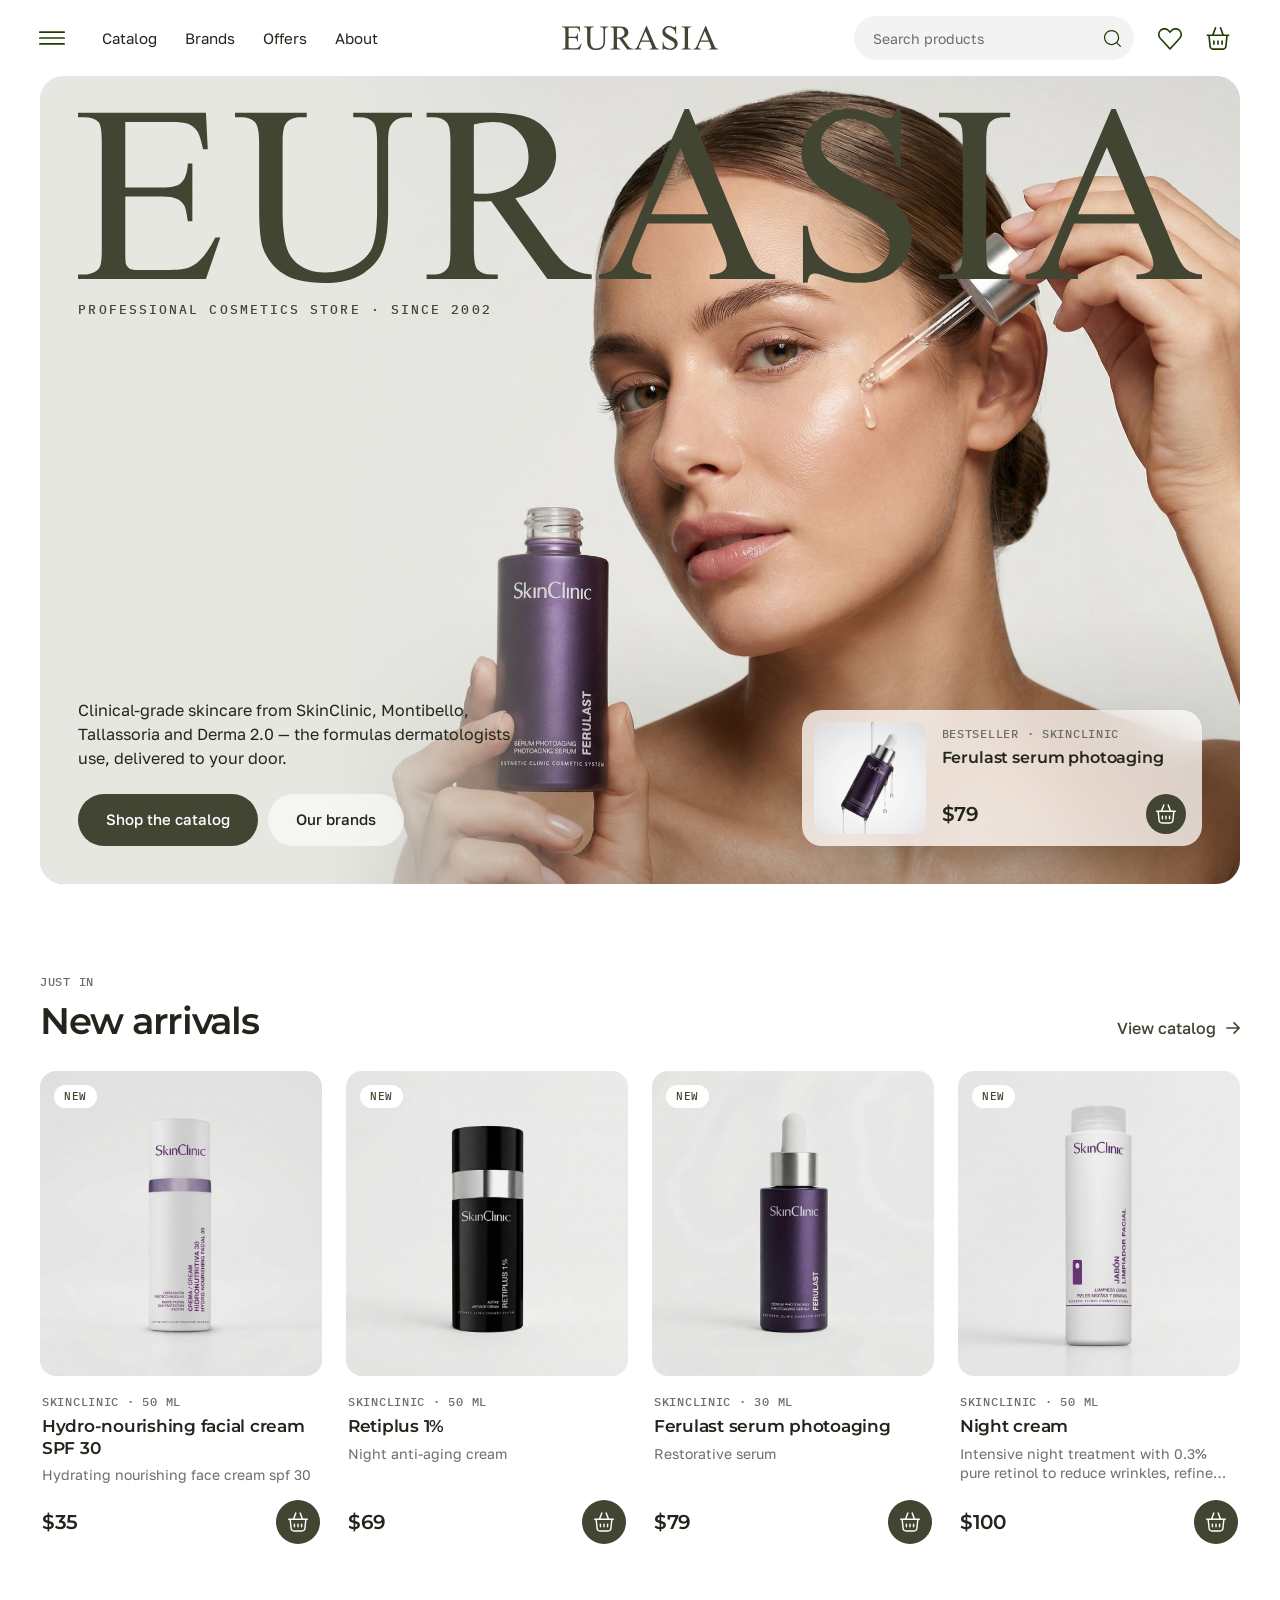
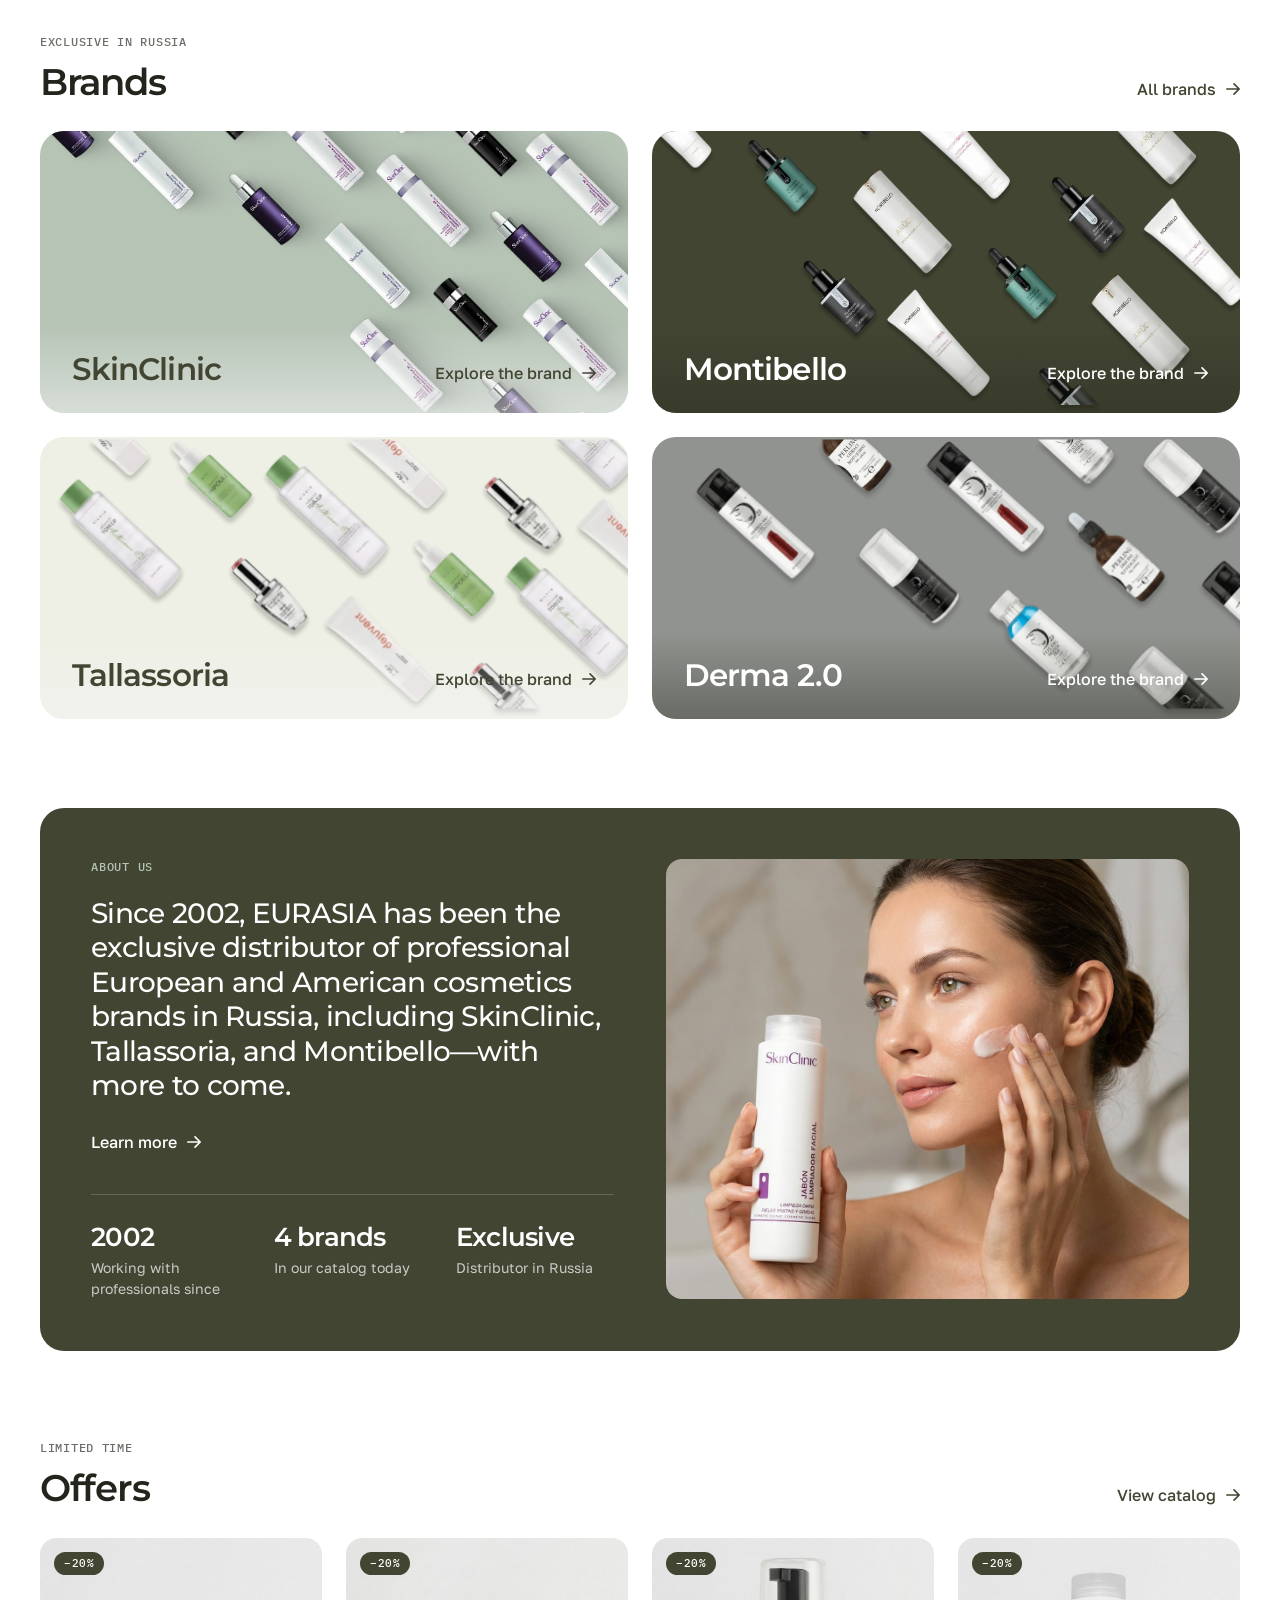
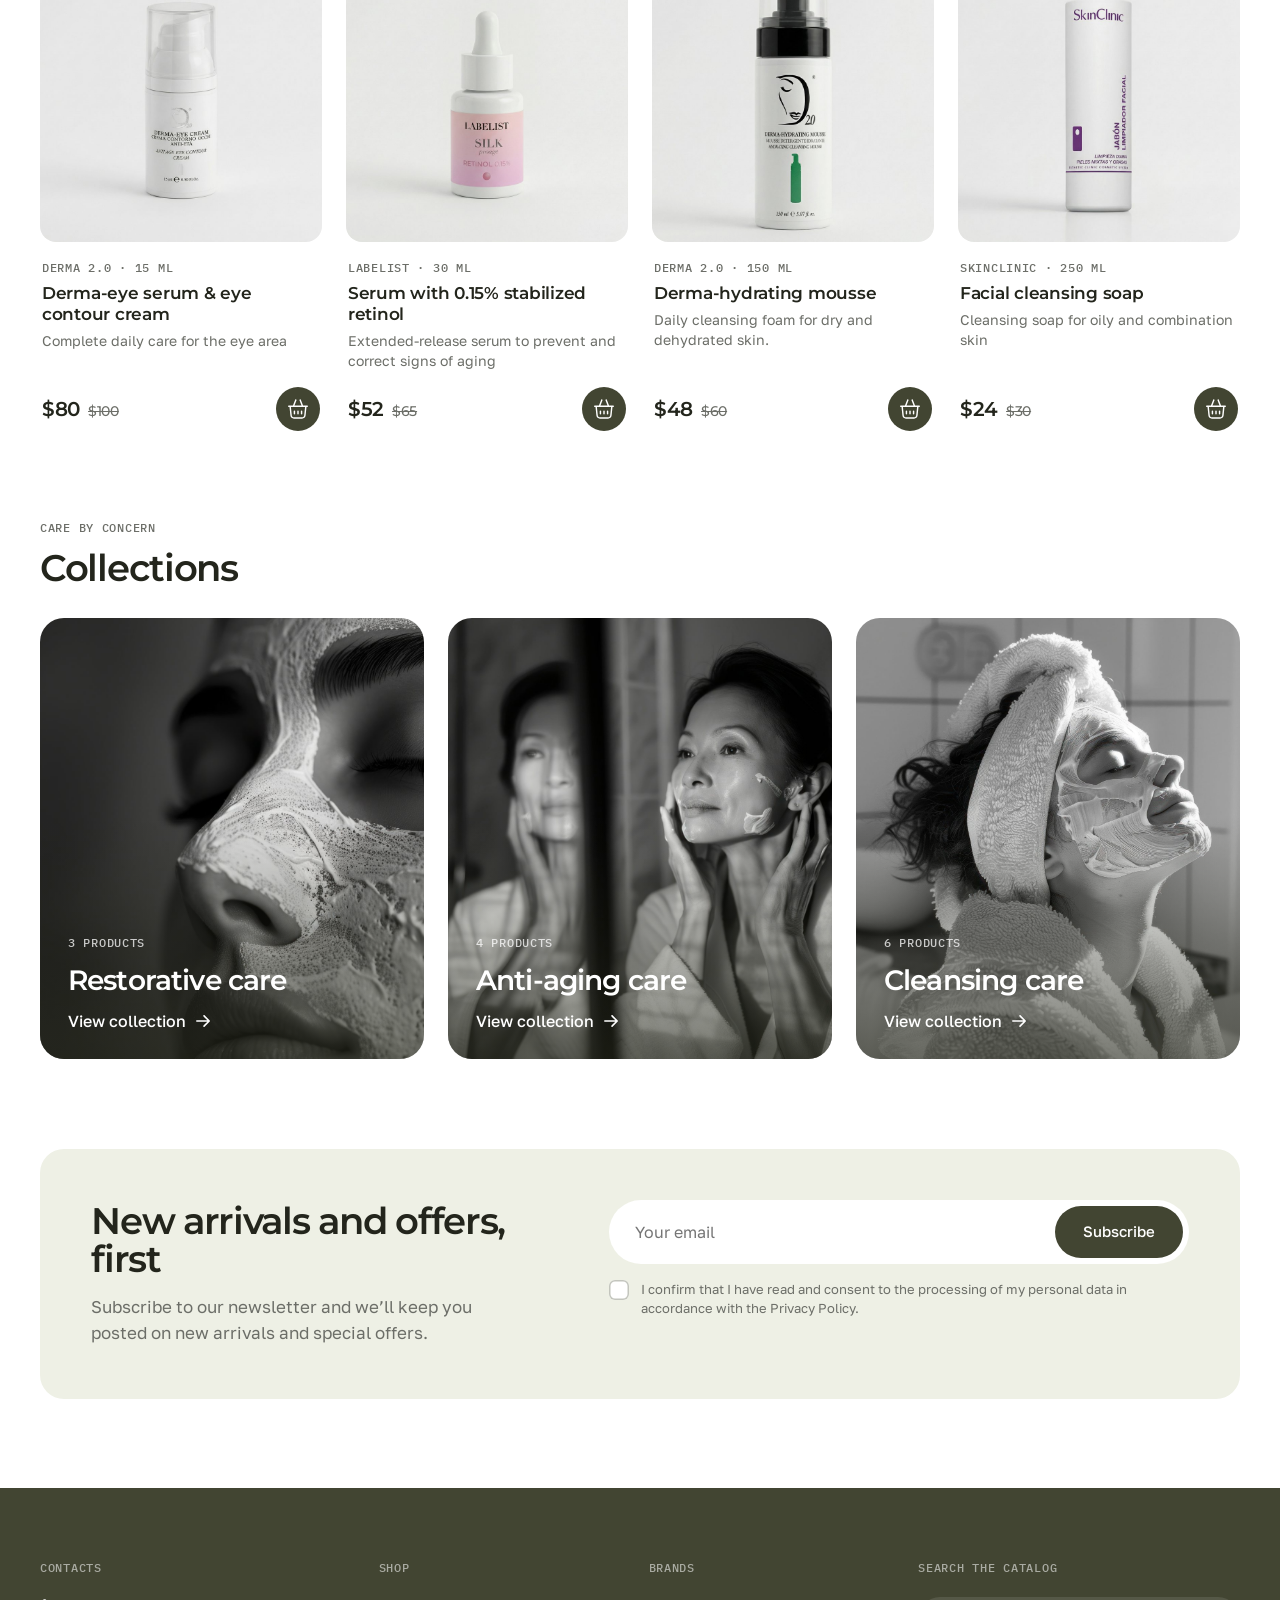
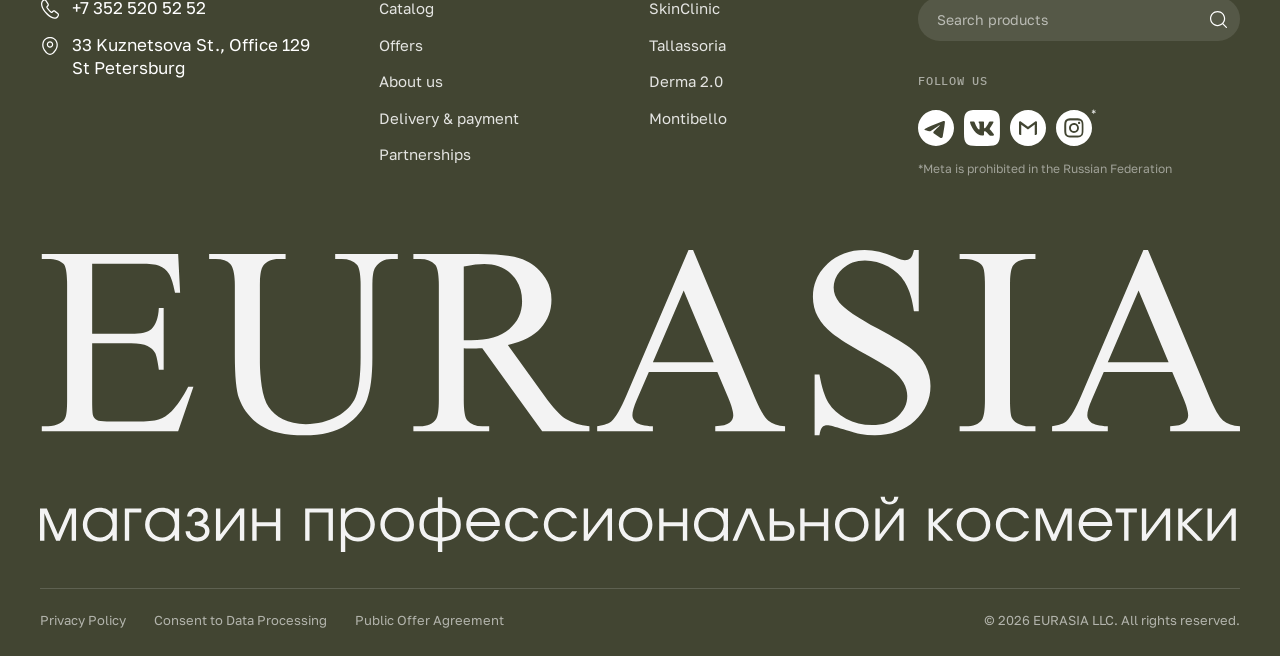
==== index.html @ 0c704ceb "Initial commit: EURASIA cosmetics store site Static HTML/CSS/JS storefront built from the Figma mock" ====
<!doctype html>
<html lang="en">
<head>
  <meta charset="utf-8">
  <meta name="viewport" content="width=device-width, initial-scale=1">
  <meta name="robots" content="noindex, nofollow">
  <title>EURASIA — Professional cosmetics store</title>
  <meta name="description" content="EURASIA — exclusive distributor of professional European cosmetics brands in Russia since 2002.">
  <meta name="theme-color" content="#424532">
  <link rel="icon" href="assets/icons/logo-eurasia-wordmark.svg" type="image/svg+xml">
  <link rel="preconnect" href="https://fonts.googleapis.com">
  <link rel="preconnect" href="https://fonts.gstatic.com" crossorigin>
  <link href="https://fonts.googleapis.com/css2?family=Golos+Text:wght@400;500;600&family=IBM+Plex+Mono:wght@400;500&family=Montserrat:wght@500;600;700&display=swap" rel="stylesheet">
  <link rel="stylesheet" href="css/style.css?v=20260915b">
</head>
<body data-page="home">
  <header id="site-header"></header>
  <main>
    <div class="container">
      <section class="hero" aria-label="EURASIA">
        <img class="hero__photo" src="assets/img/hero.jpg" alt="Woman applying a serum with a dropper" fetchpriority="high">
        <div class="hero__brand">
          <h1 class="hero__wordmark"><img src="assets/icons/logo-eurasia-wordmark.svg" alt="EURASIA"></h1>
          <p class="label hero__tag">Professional cosmetics store · Since 2002</p>
        </div>
        <div class="hero__bottom">
          <div class="hero__intro">
            <p class="hero__lead">Clinical-grade skincare from SkinClinic, Montibello, Tallassoria and Derma 2.0 — the formulas dermatologists use, delivered to your door.</p>
            <div class="hero__actions">
              <a class="btn" href="catalog.html">Shop the catalog</a>
              <a class="btn btn--ghost" href="brands.html">Our brands</a>
            </div>
          </div>
          <article class="hero-card">
            <a class="hero-card__media" href="product.html?id=ferulast"><img src="assets/img/hero-card.jpg" alt="Ferulast serum photoaging"></a>
            <div class="hero-card__body">
              <div>
                <p class="label">Bestseller · SkinClinic</p>
                <h2 class="hero-card__title"><a href="product.html?id=ferulast">Ferulast serum photoaging</a></h2>
              </div>
              <div class="hero-card__row">
                <p class="price"><span class="price__now">$79</span></p>
                <button class="card__add" type="button" data-add="ferulast" aria-label="Add Ferulast serum to cart"><img src="assets/icons/cart-white.svg" alt=""></button>
              </div>
            </div>
          </article>
        </div>
      </section>
    </div>

    <section class="container section" aria-labelledby="new-title">
      <div class="section-head">
        <div><span class="label">Just in</span><h2 class="h2" id="new-title">New arrivals</h2></div>
        <a class="link" href="catalog.html">View catalog</a>
      </div>
      <div class="grid-products grid-products--row" id="new-grid"></div>
    </section>

    <section class="container section" aria-labelledby="brands-title">
      <div class="section-head">
        <div><span class="label">Exclusive in Russia</span><h2 class="h2" id="brands-title">Brands</h2></div>
        <a class="link" href="brands.html">All brands</a>
      </div>
      <div class="brand-tiles" id="brand-tiles"></div>
    </section>

    <section class="container section" id="about" aria-labelledby="about-title">
      <div class="about">
        <div class="about__text">
          <div>
            <p class="label" id="about-title">About us</p>
            <p class="about__statement">Since 2002, EURASIA has been the exclusive distributor of professional European and American cosmetics brands in Russia, including SkinClinic, Tallassoria, and Montibello—with more to come.</p>
            <a class="link" href="brands.html">Learn more</a>
          </div>
          <dl class="about__facts">
            <div><dt>2002</dt><dd>Working with professionals since</dd></div>
            <div><dt>4 brands</dt><dd>In our catalog today</dd></div>
            <div><dt>Exclusive</dt><dd>Distributor in Russia</dd></div>
          </dl>
        </div>
        <img class="about__photo" src="assets/img/about.jpg" alt="Woman applying SkinClinic cream" loading="lazy">
      </div>
    </section>

    <section class="container section" id="offers" aria-labelledby="offers-title">
      <div class="section-head">
        <div><span class="label">Limited time</span><h2 class="h2" id="offers-title">Offers</h2></div>
        <a class="link" href="catalog.html">View catalog</a>
      </div>
      <div class="grid-products grid-products--row" id="offers-grid"></div>
    </section>

    <section class="container section" aria-labelledby="collections-title">
      <div class="section-head">
        <div><span class="label">Care by concern</span><h2 class="h2" id="collections-title">Collections</h2></div>
      </div>
      <div class="collections" id="collections"></div>
    </section>

    <section id="subscribe" aria-label="Newsletter"></section>
  </main>
  <footer id="site-footer"></footer>
  <script src="js/data.js?v=20260915b"></script>
  <script src="js/app.js?v=20260915b"></script>
</body>
</html>
---- css/style.css ----
/* ==========================================================================
   EURASIA — магазин профессиональной косметики
   Palette (brand guideline): #424532 dark olive · #919390 grey · #B6C4B6 sage
                              #EEF0E5 cream · #F3F3F3 light
   Type:    Montserrat (display) · Golos Text (body) · IBM Plex Mono (labels)
   ========================================================================== */

:root {
  /* brand guideline palette */
  --olive: #424532;
  --grey: #919390;
  --sage: #b6c4b6;
  --lichen: #eef0e5;
  --porcelain: #f3f3f3;
  /* derived */
  --moss: #424532;
  --moss-deep: #33352a;
  --sage-soft: #b6c4b6;
  --graphite: #23251c;
  --stone: #6c6e68;
  --hairline: #e2e3dc;
  --white: #fff;
  --danger: #a3321f;

  --font-display: 'Montserrat', system-ui, sans-serif;
  --font-body: 'Golos Text', system-ui, -apple-system, 'Segoe UI', Arial, sans-serif;
  --font-mono: 'IBM Plex Mono', ui-monospace, 'SFMono-Regular', Menlo, monospace;

  --gutter: 40px;
  --gap: 24px;
  --radius: 16px;
  --radius-lg: 24px;
  --header-h: 76px;
  --section: clamp(72px, 7vw, 128px);
  --ease: cubic-bezier(.2, .7, .2, 1);
}

*, *::before, *::after { box-sizing: border-box; }

html { -webkit-text-size-adjust: 100%; scroll-behavior: smooth; }

body {
  margin: 0;
  font-family: var(--font-body);
  font-size: 16px;
  line-height: 1.5;
  color: var(--graphite);
  background: var(--white);
  -webkit-font-smoothing: antialiased;
  overflow-x: hidden;
}
body.is-locked { overflow: hidden; }

img { display: block; max-width: 100%; }
a { color: inherit; text-decoration: none; }
button { font: inherit; color: inherit; background: none; border: 0; padding: 0; cursor: pointer; }
input, select, textarea { font: inherit; color: inherit; }
h1, h2, h3, h4, p { margin: 0; }
ul, dl { margin: 0; padding: 0; list-style: none; }
:focus-visible { outline: 2px solid var(--sage); outline-offset: 3px; }

[hidden] { display: none !important; }

.sr-only {
  position: absolute; width: 1px; height: 1px; padding: 0; margin: -1px;
  overflow: hidden; clip: rect(0 0 0 0); white-space: nowrap; border: 0;
}

.container { width: 100%; padding-inline: var(--gutter); }

/* ---------- Type ---------- */

.h1, .h2 {
  font-family: var(--font-display);
  font-weight: 600;
  letter-spacing: -0.035em;
  line-height: 1.02;
  color: var(--graphite);
}
.h1 { font-size: clamp(40px, 4.4vw, 76px); }
.h2 { font-size: clamp(30px, 2.9vw, 48px); }

.label {
  font-family: var(--font-mono);
  font-size: 12px;
  font-weight: 500;
  line-height: 1.4;
  letter-spacing: .06em;
  text-transform: uppercase;
  color: var(--stone);
}

.link {
  display: inline-flex;
  align-items: center;
  gap: 10px;
  font-weight: 500;
  color: var(--olive);
  white-space: nowrap;
}
.link::after {
  content: '';
  width: 14px;
  height: 12px;
  background: currentColor;
  -webkit-mask: url('../assets/icons/arrow.svg') center / contain no-repeat;
  mask: url('../assets/icons/arrow.svg') center / contain no-repeat;
  transition: transform .25s var(--ease);
}
.link:hover::after { transform: translateX(4px); }
.text-link { text-decoration: underline; text-underline-offset: 3px; }

/* ---------- Buttons ---------- */

.btn {
  display: inline-flex;
  align-items: center;
  justify-content: center;
  gap: 12px;
  min-height: 52px;
  padding: 0 28px;
  border-radius: 999px;
  background: var(--olive);
  color: var(--white);
  font-size: 15px;
  font-weight: 500;
  line-height: 1;
  white-space: nowrap;
  transition: background-color .2s ease, color .2s ease, box-shadow .2s ease, transform .2s ease;
}
.btn:hover { background: var(--moss-deep); }
.btn:active { transform: translateY(1px); }
.btn[disabled] { opacity: .45; pointer-events: none; }
.btn--block { width: 100%; }
.btn--ghost { background: transparent; color: var(--graphite); box-shadow: inset 0 0 0 1px var(--hairline); }
.btn--ghost:hover { background: var(--porcelain); }
.btn--white { background: var(--white); color: var(--olive); }
.btn--white:hover { background: var(--lichen); }

/* ---------- Form controls ---------- */

.check {
  position: relative;
  display: inline-flex;
  align-items: flex-start;
  gap: 12px;
  cursor: pointer;
  font-size: 14px;
  line-height: 1.45;
  user-select: none;
}
.check input { position: absolute; opacity: 0; width: 1px; height: 1px; }
.check__box {
  position: relative;
  flex: 0 0 auto;
  width: 20px;
  height: 20px;
  border-radius: 6px;
  box-shadow: inset 0 0 0 1.5px #c3c5bd;
  background: var(--white);
  transition: background-color .15s ease, box-shadow .15s ease;
}
.check__box::after {
  content: '';
  position: absolute;
  inset: 0;
  background: var(--white);
  -webkit-mask: url('../assets/icons/check.svg') center / 11px 8px no-repeat;
  mask: url('../assets/icons/check.svg') center / 11px 8px no-repeat;
  opacity: 0;
  transform: scale(.6);
  transition: opacity .15s ease, transform .15s ease;
}
.check:hover .check__box { box-shadow: inset 0 0 0 1.5px var(--sage); }
.check input:checked + .check__box { background: var(--olive); box-shadow: none; }
.check input:checked + .check__box::after { opacity: 1; transform: none; }
.check input:focus-visible + .check__box { outline: 2px solid var(--sage); outline-offset: 2px; }
.check--center { align-items: center; }

.field { display: flex; flex-direction: column; gap: 8px; }
.field label { font-size: 13px; font-weight: 500; color: var(--stone); }
.input {
  width: 100%;
  height: 52px;
  padding: 0 16px;
  border: 1px solid transparent;
  border-radius: 12px;
  background: var(--porcelain);
  font-size: 16px;
  outline: 0;
  transition: border-color .2s ease, background-color .2s ease, box-shadow .2s ease;
}
.input::placeholder { color: #9fa19b; }
.input:hover { border-color: var(--hairline); }
.input:focus { background: var(--white); border-color: var(--olive); box-shadow: 0 0 0 4px rgba(182, 196, 182, .45); }
.field.is-invalid .input { border-color: var(--danger); background: #fcf5f3; }

.select { position: relative; display: inline-flex; align-items: center; }
.select select {
  appearance: none;
  -webkit-appearance: none;
  height: 44px;
  padding: 0 40px 0 18px;
  border: 1px solid var(--hairline);
  border-radius: 999px;
  background: var(--white);
  font-size: 14px;
  cursor: pointer;
  outline: 0;
}
.select select:focus-visible { border-color: var(--olive); }
.select img { position: absolute; right: 16px; width: 10px; height: 6px; transform: rotate(180deg); pointer-events: none; }

.qty {
  display: inline-flex;
  align-items: center;
  height: 40px;
  border-radius: 999px;
  box-shadow: inset 0 0 0 1px var(--hairline);
  background: var(--white);
}
.qty button { display: grid; place-items: center; width: 40px; height: 40px; border-radius: 50%; }
.qty button img { width: 18px; height: 18px; filter: brightness(0); opacity: .75; }
.qty button:hover:not(:disabled) img { opacity: 1; }
.qty button:disabled { cursor: default; }
.qty button:disabled img { opacity: .25; }
.qty output { min-width: 20px; text-align: center; font-family: var(--font-mono); font-size: 14px; }
.qty--lg { height: 56px; }
.qty--lg button { width: 50px; height: 56px; }

/* ---------- Header ---------- */

.site-header {
  position: sticky;
  top: 0;
  z-index: 50;
  background: rgba(255, 255, 255, .88);
  -webkit-backdrop-filter: saturate(1.4) blur(16px);
  backdrop-filter: saturate(1.4) blur(16px);
  transition: box-shadow .3s ease;
}
.site-header.is-scrolled { box-shadow: 0 1px 0 var(--hairline); }

.header {
  height: var(--header-h);
  display: grid;
  grid-template-columns: 1fr auto 1fr;
  align-items: center;
  gap: 24px;
}
.header__left { display: flex; align-items: center; gap: 28px; }
.header__burger { display: grid; place-items: center; width: 44px; height: 44px; margin-left: -10px; border-radius: 50%; transition: background-color .2s ease; }
.header__burger:hover { background: var(--porcelain); }
.header__burger img { width: 26px; height: 14px; }
.header__nav { display: flex; gap: 28px; font-size: 15px; }
.header__nav a { position: relative; padding: 6px 0; }
.header__nav a::after {
  content: '';
  position: absolute;
  left: 0; right: 0; bottom: 0;
  height: 1.5px;
  background: var(--olive);
  transform: scaleX(0);
  transform-origin: left;
  transition: transform .3s var(--ease);
}
.header__nav a:hover::after, .header__nav a[aria-current]::after { transform: scaleX(1); }
.header__logo { display: block; }
.header__logo img { display: block; width: 156px; height: auto; }
.header__right { display: flex; align-items: center; justify-content: flex-end; gap: 4px; }

.search { position: relative; display: flex; align-items: center; width: 280px; }
.header__right > .search { margin-right: 10px; }
.search input {
  width: 100%;
  height: 44px;
  padding: 0 46px 0 18px;
  border: 1px solid transparent;
  border-radius: 999px;
  background: var(--porcelain);
  font-size: 14px;
  outline: 0;
  transition: border-color .2s ease, background-color .2s ease;
}
.search input::placeholder { color: var(--stone); }
.search input:focus { background: var(--white); border-color: var(--olive); }
.search input::-webkit-search-cancel-button { display: none; }
.search button { position: absolute; right: 5px; display: grid; place-items: center; width: 34px; height: 34px; border-radius: 50%; }
.search button img { width: 17px; height: 17px; }

.icon-btn { position: relative; display: grid; place-items: center; width: 44px; height: 44px; border-radius: 50%; transition: background-color .2s ease; }
.icon-btn:hover { background: var(--porcelain); }
.icon-btn img { width: 24px; height: 23px; }
.icon-btn__badge {
  position: absolute;
  top: 3px;
  right: 1px;
  min-width: 19px;
  height: 19px;
  padding: 0 5px;
  border: 2px solid var(--white);
  border-radius: 10px;
  background: var(--olive);
  color: var(--white);
  font-family: var(--font-mono);
  font-size: 10px;
  font-weight: 500;
  line-height: 15px;
  text-align: center;
}
.icon-btn__badge[hidden] { display: none; }
.header__search-toggle { display: none; }

.mobile-search { display: none; padding-bottom: 14px; }
.mobile-search .search { width: 100%; }
.mobile-search.is-open { display: block; }

/* ---------- Page head ---------- */

.breadcrumbs {
  display: flex;
  flex-wrap: wrap;
  align-items: center;
  gap: 8px;
  padding-top: 20px;
  font-size: 13px;
  color: var(--stone);
}
.breadcrumbs a:hover { color: var(--graphite); }
.breadcrumbs .sep { opacity: .5; }
.breadcrumbs [aria-current] { color: var(--graphite); }

.page-head {
  display: flex;
  align-items: flex-end;
  justify-content: space-between;
  gap: 16px 24px;
  padding: clamp(24px, 2.6vw, 44px) 0 clamp(28px, 3vw, 44px);
}
.page-head__meta { display: flex; align-items: center; gap: 12px; }

/* ---------- Sections ---------- */

.section { padding-top: var(--section); }
.section-head {
  display: flex;
  align-items: flex-end;
  justify-content: space-between;
  gap: 16px 24px;
  margin-bottom: clamp(24px, 2.4vw, 40px);
}
.section-head .label { display: block; margin-bottom: 12px; }

/* ---------- Product card ---------- */

.grid-products {
  display: grid;
  grid-template-columns: repeat(4, minmax(0, 1fr));
  gap: 48px var(--gap);
}

.card { position: relative; display: flex; flex-direction: column; min-width: 0; }

.card__media {
  position: relative;
  display: block;
  aspect-ratio: 1 / 1.08;
  overflow: hidden;
  border-radius: var(--radius);
  background: var(--porcelain);
  isolation: isolate;
}
.card__media img {
  position: absolute;
  inset: 0;
  width: 100%;
  height: 100%;
  object-fit: cover;
  mix-blend-mode: multiply;
  transition: transform .7s var(--ease);
}
.card__media img.is-crop { inset: auto; left: var(--l); top: var(--t); width: var(--w); height: auto; max-width: none; }
.card:hover .card__media img { transform: scale(1.04); }

.badge {
  position: absolute;
  top: 14px;
  left: 14px;
  z-index: 1;
  padding: 6px 10px;
  border-radius: 999px;
  font-family: var(--font-mono);
  font-size: 11px;
  font-weight: 500;
  line-height: 1;
  letter-spacing: .05em;
  text-transform: uppercase;
  pointer-events: none;
}
.badge--new { background: var(--white); color: var(--olive); }
.badge--sale { background: var(--olive); color: var(--white); }

.card__fav {
  position: absolute;
  top: 10px;
  right: 10px;
  z-index: 2;
  display: grid;
  place-items: center;
  width: 40px;
  height: 40px;
  border-radius: 50%;
  background: rgba(255, 255, 255, .92);
  opacity: 0;
  transform: translateY(-4px);
  transition: opacity .25s ease, transform .25s var(--ease), background-color .2s ease;
}
.card:hover .card__fav, .card__fav:focus-visible, .card__fav.is-active { opacity: 1; transform: none; }
.card__fav img { width: 19px; height: 17px; }
.fav-toggle .on { display: none; }
.fav-toggle.is-active .on { display: block; }
.fav-toggle.is-active .off { display: none; }

.card__body { display: flex; flex-direction: column; gap: 6px; padding: 18px 2px 0; flex: 1 1 auto; }
.card__title {
  font-family: var(--font-display);
  font-size: 17px;
  font-weight: 600;
  line-height: 1.25;
  letter-spacing: -0.015em;
}
.card__title a:hover { color: var(--olive); }
.card__sub {
  font-size: 14px;
  line-height: 1.4;
  color: var(--stone);
  display: -webkit-box;
  -webkit-line-clamp: 2;
  -webkit-box-orient: vertical;
  overflow: hidden;
}
.card__foot { display: flex; align-items: center; justify-content: space-between; gap: 12px; padding: 16px 2px 0; }

.price { display: flex; align-items: baseline; flex-wrap: wrap; gap: 2px 8px; font-family: var(--font-display); font-weight: 600; letter-spacing: -0.02em; }
.price__now { font-size: 20px; }
.price__old { font-size: 14px; font-weight: 500; color: var(--stone); text-decoration: line-through; }
.price--lg .price__now { font-size: 34px; }
.price--lg .price__old { font-size: 18px; }

.card__add {
  display: grid;
  place-items: center;
  width: 44px;
  height: 44px;
  flex: 0 0 auto;
  border-radius: 50%;
  background: var(--olive);
  transition: background-color .2s ease, transform .2s var(--ease);
}
.card__add:hover { background: var(--moss-deep); transform: scale(1.06); }
.card__add img { width: 20px; height: 20px; }
.card__add.is-done { background: var(--sage); }

/* ---------- Hero ---------- */

.hero {
  position: relative;
  height: clamp(620px, calc(100vh - var(--header-h) - 16px), 920px);
  overflow: hidden;
  border-radius: var(--radius-lg);
  background: #e7e7e2;
  isolation: isolate;
}
.hero__photo {
  position: absolute;
  top: 0;
  right: 0;
  width: 76%;
  height: 100%;
  object-fit: cover;
  object-position: 40% 20%;
  z-index: -2;
}
.hero::after {
  content: '';
  position: absolute;
  inset: 0;
  z-index: -1;
  background:
    linear-gradient(90deg, #e7e7e2 0%, #e7e7e2 24%, rgba(231, 231, 226, 0) 46%),
    linear-gradient(0deg, rgba(40, 42, 30, .22) 0%, rgba(40, 42, 30, 0) 34%);
}
.hero__brand {
  position: absolute;
  top: clamp(20px, 2.6vw, 44px);
  left: clamp(24px, 3vw, 48px);
  right: clamp(24px, 3vw, 48px);
  display: flex;
  flex-direction: column;
  gap: clamp(14px, 1.4vw, 24px);
  pointer-events: none;
}
.hero__wordmark { margin: 0; }
.hero__wordmark img {
  width: 100%;
  height: auto;
  animation: reveal 1.3s var(--ease) both;
}
@keyframes reveal {
  from { clip-path: inset(0 100% 0 0); opacity: .2; }
  to { clip-path: inset(0 0 0 0); opacity: 1; }
}
.hero__tag.label { color: var(--olive); font-size: 13px; letter-spacing: .16em; animation: fade 1s .6s var(--ease) both; }
@keyframes fade { from { opacity: 0; transform: translateY(6px); } to { opacity: 1; transform: none; } }

.hero__bottom {
  position: absolute;
  left: clamp(24px, 3vw, 48px);
  right: clamp(24px, 3vw, 48px);
  bottom: clamp(24px, 3vw, 48px);
  display: flex;
  align-items: flex-end;
  justify-content: space-between;
  gap: 32px;
}
.hero__intro { max-width: 440px; }
.hero__lead { font-size: clamp(16px, 1.2vw, 19px); line-height: 1.5; }
.hero__actions { display: flex; flex-wrap: wrap; gap: 10px; margin-top: 24px; }
.hero__actions .btn--ghost { background: rgba(255, 255, 255, .6); box-shadow: none; -webkit-backdrop-filter: blur(8px); backdrop-filter: blur(8px); }
.hero__actions .btn--ghost:hover { background: var(--white); }

.hero-card {
  display: grid;
  grid-template-columns: 112px 1fr;
  gap: 16px;
  width: 400px;
  padding: 12px;
  border-radius: 20px;
  background: rgba(255, 255, 255, .74);
  -webkit-backdrop-filter: blur(18px) saturate(1.2);
  backdrop-filter: blur(18px) saturate(1.2);
  box-shadow: 0 24px 60px -24px rgba(26, 27, 20, .4);
}
.hero-card__media { position: relative; aspect-ratio: 1; overflow: hidden; border-radius: 12px; }
.hero-card__media img { width: 100%; height: 100%; object-fit: cover; }
.hero-card__body { display: flex; flex-direction: column; justify-content: space-between; gap: 8px; padding: 4px 4px 0 0; min-width: 0; }
.hero-card__title { margin-top: 6px; font-family: var(--font-display); font-size: 16px; font-weight: 600; line-height: 1.2; letter-spacing: -0.01em; }
.hero-card__title a:hover { color: var(--olive); }
.hero-card__row { display: flex; align-items: center; justify-content: space-between; }
.hero-card .card__add { width: 40px; height: 40px; }

/* ---------- Home: brands ---------- */

.brand-tiles { display: grid; grid-template-columns: repeat(2, minmax(0, 1fr)); gap: var(--gap); }
.brand-tile {
  position: relative;
  display: block;
  height: clamp(240px, 22vw, 420px);
  overflow: hidden;
  border-radius: var(--radius-lg);
  color: var(--white);
  isolation: isolate;
}
.brand-tile__img { position: absolute; inset: 0; width: 100%; height: 100%; object-fit: cover; z-index: -1; transition: transform .9s var(--ease); }
.brand-tile__img.is-crop { inset: auto; left: var(--l); top: var(--t); width: var(--w); height: auto; max-width: none; }
.brand-tile:hover .brand-tile__img { transform: scale(1.05); }
.brand-tile__foot {
  position: absolute;
  left: 0; right: 0; bottom: 0;
  display: flex;
  align-items: flex-end;
  justify-content: space-between;
  gap: 16px;
  padding: 28px 32px;
  background: linear-gradient(0deg, rgba(40, 42, 30, .38), rgba(40, 42, 30, 0));
}
.brand-tile__name { font-family: var(--font-display); font-size: clamp(26px, 2.4vw, 40px); font-weight: 600; letter-spacing: -0.03em; line-height: 1; }
.brand-tile .link { color: var(--white); }
.brand-tile--dark { color: var(--olive); }
.brand-tile--dark .brand-tile__foot { background: linear-gradient(0deg, rgba(243, 243, 243, .55), rgba(243, 243, 243, 0)); }
.brand-tile--dark .link { color: var(--olive); }

/* ---------- Home: about ---------- */

.about {
  display: grid;
  grid-template-columns: minmax(0, 1fr) minmax(0, 1fr);
  gap: clamp(32px, 4vw, 80px);
  padding: clamp(24px, 4vw, 64px);
  border-radius: var(--radius-lg);
  background: var(--moss);
  color: var(--white);
}
.about__text { display: flex; flex-direction: column; justify-content: space-between; gap: 40px; }
.about .label { color: var(--sage-soft); }
.about__statement {
  margin-top: 20px;
  font-family: var(--font-display);
  font-size: clamp(24px, 2.2vw, 38px);
  font-weight: 500;
  line-height: 1.22;
  letter-spacing: -0.025em;
}
.about .link { margin-top: 28px; color: var(--white); }
.about__facts { display: grid; grid-template-columns: repeat(3, 1fr); gap: 24px; padding-top: 28px; border-top: 1px solid rgba(255, 255, 255, .18); }
.about__facts dt { font-family: var(--font-display); font-size: clamp(24px, 2vw, 34px); font-weight: 600; letter-spacing: -0.03em; line-height: 1.1; }
.about__facts dd { margin: 6px 0 0; font-size: 14px; color: rgba(255, 255, 255, .72); }
.about__photo { width: 100%; height: 100%; min-height: 440px; object-fit: cover; border-radius: var(--radius); }

/* ---------- Home: collections ---------- */

.collections { display: grid; grid-template-columns: repeat(3, minmax(0, 1fr)); gap: var(--gap); }
.collection {
  position: relative;
  display: block;
  aspect-ratio: 4 / 4.6;
  overflow: hidden;
  border-radius: var(--radius-lg);
  color: var(--white);
  background: var(--porcelain);
  isolation: isolate;
}
.collection img { position: absolute; inset: 0; width: 100%; height: 100%; object-fit: cover; z-index: -2; transition: transform .9s var(--ease); }
.collection::after { content: ''; position: absolute; inset: 0; z-index: -1; background: linear-gradient(180deg, rgba(40, 42, 30, 0) 45%, rgba(40, 42, 30, .62)); }
.collection:hover img { transform: scale(1.05); }
.collection__body { position: absolute; left: 28px; right: 28px; bottom: 26px; display: flex; flex-direction: column; align-items: flex-start; gap: 14px; }
.collection__name { font-family: var(--font-display); font-size: clamp(26px, 2.2vw, 36px); font-weight: 600; line-height: 1.05; letter-spacing: -0.03em; }
.collection .link { color: var(--white); }

/* ---------- Subscribe ---------- */

.subscribe { padding-top: var(--section); }
.subscribe__panel {
  display: grid;
  grid-template-columns: minmax(0, 1fr) minmax(0, 580px);
  gap: 32px 80px;
  align-items: center;
  padding: clamp(24px, 4vw, 64px);
  border-radius: var(--radius-lg);
  background: var(--lichen);
}
.subscribe__lead { margin-top: 16px; max-width: 460px; color: var(--stone); font-size: 17px; }
.subscribe__row { display: flex; gap: 8px; padding: 6px; border-radius: 999px; background: var(--white); }
.subscribe__row input { flex: 1; min-width: 0; height: 52px; padding: 0 20px; border: 0; border-radius: 999px; background: transparent; font-size: 16px; outline: 0; }
.subscribe__consent { margin-top: 16px; color: var(--stone); font-size: 13px; }
.subscribe__msg { min-height: 20px; margin-top: 10px; font-size: 14px; color: var(--olive); }
.subscribe__msg.is-error, .form-error { color: var(--danger); }

/* ---------- Footer ---------- */

.site-footer {
  margin-top: var(--section);
  background: var(--olive);
  color: var(--white);
  overflow: hidden;
}
.footer__top {
  display: grid;
  grid-template-columns: 1.3fr 1fr 1fr 1.4fr;
  gap: 40px;
  padding-top: 72px;
}
.footer__col { display: flex; flex-direction: column; align-items: flex-start; gap: 14px; font-size: 15px; }
.footer__col .label { margin-bottom: 6px; color: rgba(255, 255, 255, .55); }
.footer__col a { color: rgba(255, 255, 255, .86); transition: color .2s ease; }
.footer__col a:hover { color: var(--white); }
.footer__contact { display: flex; gap: 12px; align-items: flex-start; font-size: 17px; line-height: 1.35; }
.footer__col .footer__contact { color: var(--white); }
.footer__contact img { flex: 0 0 auto; width: 20px; height: 20px; margin-top: 2px; object-fit: contain; }
.footer__side .search { width: 100%; max-width: 360px; }
.footer__side .search input { background: rgba(255, 255, 255, .1); color: var(--white); }
.footer__side .search input::placeholder { color: rgba(255, 255, 255, .6); }
.footer__side .search input:focus { background: rgba(255, 255, 255, .16); border-color: rgba(255, 255, 255, .5); }
.socials { display: flex; gap: 10px; }
.socials a { position: relative; display: block; width: 36px; height: 36px; transition: transform .2s var(--ease); }
.socials a:hover { transform: translateY(-2px); }
.socials img { width: 36px; height: 36px; }
.socials .star { position: absolute; top: -2px; right: -4px; font-size: 12px; line-height: 1; }
.footer__note { font-size: 12px; color: rgba(255, 255, 255, .5); }

.footer__logo { display: block; width: 100%; height: auto; margin-top: 72px; }

.footer__bottom {
  display: flex;
  flex-wrap: wrap;
  justify-content: space-between;
  gap: 12px 32px;
  margin-top: 36px;
  padding-top: 22px;
  padding-bottom: 26px;
  border-top: 1px solid rgba(255, 255, 255, .15);
  font-size: 13px;
  color: rgba(255, 255, 255, .6);
}
.footer__legal { display: flex; flex-wrap: wrap; gap: 8px 28px; }
.footer__legal a:hover { color: var(--white); }

/* ---------- Overlays ---------- */

.overlay {
  position: fixed;
  inset: 0;
  z-index: 100;
  opacity: 0;
  visibility: hidden;
  background: rgba(26, 27, 20, .42);
  -webkit-backdrop-filter: blur(6px);
  backdrop-filter: blur(6px);
  transition: opacity .35s ease, visibility .35s ease;
}
.overlay.is-open { opacity: 1; visibility: visible; }
.modal-overlay { display: grid; place-items: center; padding: 16px; }

.drawer {
  position: fixed;
  top: 12px;
  bottom: 12px;
  z-index: 101;
  display: flex;
  flex-direction: column;
  width: min(480px, calc(100vw - 24px));
  border-radius: var(--radius-lg);
  background: var(--white);
  overflow: hidden;
  transition: transform .45s var(--ease);
}
.drawer__head { display: flex; align-items: center; justify-content: space-between; gap: 16px; padding: 24px 24px 20px 32px; }
.drawer__body { flex: 1; overflow-y: auto; padding: 0 32px 24px; }
.drawer__foot { display: flex; flex-direction: column; gap: 12px; padding: 20px 32px 28px; border-top: 1px solid var(--hairline); }

.close-btn { display: grid; place-items: center; width: 44px; height: 44px; flex: 0 0 auto; border-radius: 50%; background: var(--porcelain); transition: background-color .2s ease, transform .3s var(--ease); }
.close-btn:hover { background: var(--lichen); transform: rotate(90deg); }
.close-btn img { width: 30px; height: 30px; transform: rotate(45deg); }

.menu { left: 12px; transform: translateX(calc(-100% - 24px)); }
.menu.is-open { transform: none; }
.menu__logo img { display: block; width: 168px; height: auto; }
.menu__item { border-bottom: 1px solid var(--hairline); }
.menu__link, .menu__toggle {
  display: flex;
  align-items: center;
  justify-content: space-between;
  width: 100%;
  padding: 18px 0;
  font-family: var(--font-display);
  font-size: 22px;
  font-weight: 500;
  letter-spacing: -0.02em;
  text-align: left;
  transition: color .2s ease;
}
.menu__link:hover, .menu__toggle:hover { color: var(--olive); }
.menu__toggle img { width: 11px; height: 6px; transform: rotate(180deg); transition: transform .3s var(--ease); }
.menu__toggle[aria-expanded="true"] img { transform: none; }
.menu__sub { display: none; flex-direction: column; gap: 12px; padding: 0 0 20px; font-size: 15px; color: var(--stone); }
.menu__sub.is-open { display: flex; }
.menu__sub a:hover { color: var(--olive); }
.menu .footer__note { color: var(--stone); }
.menu .socials .star { color: var(--olive); }

.fav { right: 12px; transform: translateX(calc(100% + 24px)); }
.fav.is-open { transform: none; }
.drawer__title { font-family: var(--font-display); font-size: 28px; font-weight: 600; letter-spacing: -0.03em; }
.drawer__count { margin-left: 8px; font-family: var(--font-mono); font-size: 13px; font-weight: 400; letter-spacing: 0; color: var(--stone); }

.empty { display: flex; flex-direction: column; align-items: flex-start; gap: 12px; padding: 32px 0; }
.empty__title { font-family: var(--font-display); font-size: 22px; font-weight: 600; letter-spacing: -0.02em; }
.empty p { color: var(--stone); }
.empty .btn { margin-top: 8px; }

.modal {
  position: relative;
  width: 560px;
  max-width: 100%;
  padding: 48px;
  border-radius: var(--radius-lg);
  background: var(--white);
  transform: translateY(16px) scale(.98);
  transition: transform .4s var(--ease);
}
.modal-overlay.is-open .modal { transform: none; }
.modal__close { position: absolute; top: 20px; right: 20px; }
.modal__logo { display: block; width: 150px; height: auto; }
.modal__mark { display: grid; place-items: center; width: 56px; height: 56px; margin-top: 40px; border-radius: 50%; background: var(--lichen); }
.modal__mark::after {
  content: '';
  width: 22px;
  height: 16px;
  background: var(--olive);
  -webkit-mask: url('../assets/icons/check.svg') center / contain no-repeat;
  mask: url('../assets/icons/check.svg') center / contain no-repeat;
}
.modal__title { margin-top: 24px; }
.modal__text { margin-top: 14px; max-width: 400px; font-size: 17px; color: var(--stone); }
.modal .btn { margin-top: 32px; }

.toast {
  position: fixed;
  left: 50%;
  bottom: 24px;
  z-index: 120;
  display: flex;
  align-items: center;
  gap: 20px;
  padding: 8px 8px 8px 22px;
  border-radius: 999px;
  background: var(--graphite);
  color: var(--white);
  font-size: 14px;
  box-shadow: 0 16px 40px -12px rgba(0, 0, 0, .4);
  opacity: 0;
  visibility: hidden;
  transform: translate(-50%, 16px);
  transition: opacity .3s ease, transform .4s var(--ease), visibility .3s ease;
}
.toast.is-visible { opacity: 1; visibility: visible; transform: translate(-50%, 0); }
.toast .btn { min-height: 38px; padding: 0 16px; font-size: 13px; }

/* ---------- Line items ---------- */

.line {
  display: grid;
  grid-template-columns: 104px minmax(0, 1fr) auto;
  gap: 20px;
  padding: 20px 0;
  border-bottom: 1px solid var(--hairline);
}
.line__img { position: relative; display: block; width: 104px; height: 112px; overflow: hidden; border-radius: 12px; background: var(--porcelain); }
.line__img img { width: 100%; height: 100%; object-fit: cover; mix-blend-mode: multiply; }
.line__info { display: flex; flex-direction: column; align-items: flex-start; gap: 6px; min-width: 0; }
.line__title { font-family: var(--font-display); font-size: 17px; font-weight: 600; line-height: 1.25; letter-spacing: -0.015em; }
.line__title a:hover { color: var(--olive); }
.line__info .qty { margin-top: auto; }
.line__side { display: flex; flex-direction: column; align-items: flex-end; justify-content: space-between; gap: 12px; }
.line__side .price { justify-content: flex-end; }
.line__side .price__now { font-size: 18px; }
.line__actions { display: flex; align-items: center; gap: 2px; margin-right: -8px; }
.line__actions > button { display: grid; place-items: center; width: 36px; height: 36px; border-radius: 50%; transition: background-color .2s ease; }
.line__actions > button:hover { background: var(--porcelain); }
.line__actions img { width: 20px; height: 20px; filter: brightness(0); opacity: .55; }
.line__actions > button:hover img { opacity: 1; }
.line__actions .fav-toggle img.on { width: 20px; height: 18px; filter: none; opacity: 1; }
.line__actions .check { padding: 8px; }

.line--dark { grid-template-columns: 72px minmax(0, 1fr) auto; gap: 16px; padding: 16px 0; border-color: rgba(255, 255, 255, .14); }
.line--dark .line__img { width: 72px; height: 78px; background: var(--white); }
.line--dark .line__title { font-size: 15px; }
.line--dark .label { color: rgba(255, 255, 255, .6); }
.line--dark .price__old { color: rgba(255, 255, 255, .55); }
.line--dark .qty { height: 34px; background: transparent; box-shadow: inset 0 0 0 1px rgba(255, 255, 255, .25); }
.line--dark .qty button { width: 34px; height: 34px; }
.line--dark .qty button img { width: 16px; height: 16px; filter: none; }
.line--dark .line__actions > button:hover { background: rgba(255, 255, 255, .1); }
.line--dark .line__actions img { filter: none; opacity: .7; }

/* ---------- Summary panel ---------- */

.summary {
  display: flex;
  flex-direction: column;
  gap: 24px;
  padding: 32px;
  border-radius: var(--radius-lg);
  background: var(--moss);
  color: var(--white);
}
.summary__title { font-family: var(--font-display); font-size: 24px; font-weight: 600; letter-spacing: -0.02em; }
.summary__rows { display: flex; flex-direction: column; gap: 12px; }
.summary__row { display: flex; justify-content: space-between; align-items: baseline; gap: 16px; font-size: 15px; color: rgba(255, 255, 255, .78); }
.summary__row b { font-family: var(--font-mono); font-size: 15px; font-weight: 500; color: var(--white); }
.summary__total { padding-top: 20px; border-top: 1px solid rgba(255, 255, 255, .18); color: var(--white); font-size: 17px; font-weight: 500; }
.summary__total b { font-family: var(--font-display); font-size: 30px; font-weight: 600; letter-spacing: -0.02em; }
.summary .label { color: rgba(255, 255, 255, .6); }

.promo__field { display: flex; gap: 6px; margin-top: 10px; padding: 5px; border-radius: 999px; background: rgba(255, 255, 255, .12); }
.promo__field input { flex: 1; min-width: 0; height: 42px; padding: 0 16px; border: 0; background: transparent; color: var(--white); font-size: 15px; outline: 0; }
.promo__field input::placeholder { color: rgba(255, 255, 255, .55); }
.promo__field button { display: grid; place-items: center; width: 42px; height: 42px; border-radius: 50%; background: var(--white); }
.promo__field button img { width: 18px; height: 18px; filter: brightness(0); opacity: .8; }
.promo__msg { min-height: 20px; margin-top: 8px; font-size: 13px; color: var(--sage-soft); }

/* ---------- Catalog ---------- */

.catalog { display: grid; grid-template-columns: 260px minmax(0, 1fr); gap: 48px; align-items: start; }
.catalog__grid { grid-template-columns: repeat(4, minmax(0, 1fr)); }
.catalog__empty { grid-column: 1 / -1; }
.catalog__filters-btn { display: none; }
.catalog__filters-btn img { width: 16px; height: 16px; }

.filters-panel { position: sticky; top: calc(var(--header-h) + 16px); }
.filters { display: flex; flex-direction: column; }
.filters__top { display: none; }
.filters__group { border-bottom: 1px solid var(--hairline); }
.filters__group:first-child { border-top: 1px solid var(--hairline); }
.filters__head {
  display: flex;
  align-items: center;
  justify-content: space-between;
  width: 100%;
  padding: 18px 0;
  font-size: 15px;
  font-weight: 600;
  text-align: left;
}
.filters__head img { width: 11px; height: 6px; transform: rotate(180deg); transition: transform .3s var(--ease); }
.filters__head[aria-expanded="true"] img { transform: none; }
.filters__list { display: flex; flex-direction: column; gap: 12px; padding-bottom: 22px; }
.filters__list[hidden] { display: none; }
.filters__price { display: grid; grid-template-columns: 1fr 1fr; gap: 10px; }
.filters__price .input { height: 44px; font-size: 14px; }
.filters__actions { display: flex; align-items: center; justify-content: space-between; gap: 12px; padding-top: 20px; }
.filters__clear { font-size: 14px; color: var(--stone); text-decoration: underline; text-underline-offset: 3px; }
.filters__clear:hover { color: var(--graphite); }
.filters__apply { display: none; }

/* ---------- Product page ---------- */

.back { display: inline-flex; align-items: center; gap: 10px; padding-top: 20px; font-size: 14px; color: var(--stone); }
.back::before {
  content: '';
  width: 14px;
  height: 12px;
  background: currentColor;
  -webkit-mask: url('../assets/icons/arrow.svg') center / contain no-repeat;
  mask: url('../assets/icons/arrow.svg') center / contain no-repeat;
  transform: rotate(180deg);
  transition: transform .25s var(--ease);
}
.back:hover { color: var(--graphite); }
.back:hover::before { transform: rotate(180deg) translateX(4px); }

.product {
  display: grid;
  grid-template-columns: minmax(0, 1.15fr) minmax(0, 1fr);
  gap: clamp(32px, 5vw, 96px);
  align-items: start;
  padding-top: 24px;
}
.product__media {
  position: sticky;
  top: calc(var(--header-h) + 16px);
  aspect-ratio: 1 / 1;
  overflow: hidden;
  border-radius: var(--radius-lg);
  background: var(--porcelain);
}
.product__media img { position: absolute; inset: 0; width: 100%; height: 100%; object-fit: cover; mix-blend-mode: multiply; }
.product__media img.is-crop { inset: auto; left: var(--l); top: var(--t); width: var(--w); height: auto; max-width: none; }
.product__info { display: flex; flex-direction: column; align-items: stretch; padding-top: clamp(0px, 2vw, 32px); }
.product__brand { align-self: flex-start; color: var(--olive); }
.product__brand:hover { color: var(--graphite); }
.product__title { margin-top: 14px; }
.product__lead { margin-top: 16px; font-size: 18px; color: var(--stone); }
.product__info .price { margin-top: 28px; }
.product__option { margin-top: 32px; }
.chips { display: flex; flex-wrap: wrap; gap: 8px; margin-top: 12px; }
.chip { position: relative; }
.chip input { position: absolute; opacity: 0; }
.chip span {
  display: inline-flex;
  align-items: center;
  height: 42px;
  padding: 0 18px;
  border-radius: 999px;
  box-shadow: inset 0 0 0 1px var(--hairline);
  font-family: var(--font-mono);
  font-size: 13px;
  cursor: pointer;
  transition: box-shadow .2s ease, background-color .2s ease, color .2s ease;
}
.chip span:hover { box-shadow: inset 0 0 0 1px var(--sage); }
.chip input:checked + span { background: var(--graphite); color: var(--white); box-shadow: none; }
.chip input:focus-visible + span { outline: 2px solid var(--sage); outline-offset: 2px; }
.product__buy { display: flex; gap: 10px; margin-top: 28px; }
.product__buy .btn { flex: 1; min-height: 56px; font-size: 16px; }
.product__fav { display: grid; place-items: center; width: 56px; height: 56px; flex: 0 0 auto; border-radius: 50%; box-shadow: inset 0 0 0 1px var(--hairline); transition: box-shadow .2s ease; }
.product__fav:hover { box-shadow: inset 0 0 0 1px var(--sage); }
.product__fav img { width: 22px; height: 20px; }
.product__facts { display: flex; flex-direction: column; gap: 10px; margin-top: 28px; padding: 20px 22px; border-radius: var(--radius); background: var(--porcelain); font-size: 14px; }
.product__facts li { display: flex; justify-content: space-between; gap: 16px; }
.product__facts li span:first-child { color: var(--stone); }
.product__facts li span:last-child { text-align: right; }
.product__details { margin-top: 28px; border-top: 1px solid var(--hairline); }
.details { border-bottom: 1px solid var(--hairline); }
.details summary { display: flex; align-items: center; justify-content: space-between; padding: 20px 0; font-weight: 600; cursor: pointer; list-style: none; }
.details summary::-webkit-details-marker { display: none; }
.details summary img { width: 11px; height: 6px; transform: rotate(180deg); transition: transform .3s var(--ease); }
.details[open] summary img { transform: none; }
.details p { padding-bottom: 22px; color: #45463d; line-height: 1.65; }

/* ---------- Brands ---------- */

.brands-intro { display: grid; grid-template-columns: minmax(0, 1fr) minmax(0, 1fr); gap: 24px 80px; align-items: end; padding: clamp(24px, 2.6vw, 44px) 0 clamp(36px, 4vw, 64px); }
.brands-intro p { max-width: 580px; font-size: 18px; color: var(--stone); }
.brands-intro__motto { margin-top: 16px; font-family: var(--font-display); font-size: clamp(20px, 1.6vw, 26px); font-weight: 500; line-height: 1.3; letter-spacing: -0.02em; color: var(--olive) !important; }

.strips { display: flex; flex-direction: column; gap: 12px; }
.strip {
  --open-h: clamp(300px, 26vw, 460px);
  position: relative;
  height: 104px;
  overflow: hidden;
  border-radius: var(--radius-lg);
  color: var(--white);
  isolation: isolate;
  transition: height .6s var(--ease);
}
.strip.is-open { height: var(--open-h); }
.strip--dark { color: var(--olive); }
.strip__bg { position: absolute; left: 0; right: 0; top: 0; height: var(--open-h); z-index: -1; overflow: hidden; }
.strip__bg img { position: absolute; left: var(--l); top: var(--t); width: var(--w); max-width: none; height: auto; }
.strip__head { position: absolute; inset: 0 0 auto 0; height: 104px; display: flex; align-items: center; justify-content: space-between; padding: 0 32px; text-align: left; }
.strip__name { font-family: var(--font-display); font-size: clamp(26px, 2.4vw, 40px); font-weight: 600; letter-spacing: -0.03em; }
.strip__icon { display: grid; place-items: center; width: 44px; height: 44px; border-radius: 50%; background: rgba(255, 255, 255, .22); transition: transform .4s var(--ease); }
.strip--dark .strip__icon { background: rgba(66, 69, 50, .1); }
.strip__icon img { width: 14px; height: 14px; }
.strip.is-open .strip__icon { transform: rotate(45deg); }
.strip__foot { position: absolute; left: 32px; bottom: 28px; opacity: 0; transform: translateY(10px); transition: opacity .4s ease, transform .5s var(--ease); }
.strip.is-open .strip__foot { opacity: 1; transform: none; transition-delay: .15s; }
.strip--dark .strip__foot .btn { background: var(--olive); color: var(--white); }

/* ---------- Brand page ---------- */

.brand-intro { display: grid; grid-template-columns: minmax(0, 1.1fr) minmax(0, 1fr); gap: clamp(32px, 5vw, 96px); align-items: start; }
.brand-gallery { display: grid; grid-template-columns: 1fr 1fr; gap: 12px; }
.brand-gallery > div { position: relative; overflow: hidden; border-radius: var(--radius); background: var(--porcelain); aspect-ratio: 1 / .78; }
.brand-gallery > div:first-child { grid-column: 1 / -1; aspect-ratio: 16 / 9; }
.brand-gallery img { position: absolute; inset: 0; width: 100%; height: 100%; object-fit: cover; }
.brand-gallery img.is-crop { inset: auto; left: var(--l); top: var(--t); width: var(--w); height: auto; max-width: none; }
.brand-text { display: flex; flex-direction: column; gap: 20px; font-size: 17px; line-height: 1.65; color: #45463d; }
.brand-text p:first-child { font-family: var(--font-display); font-size: clamp(22px, 1.8vw, 30px); font-weight: 500; line-height: 1.3; letter-spacing: -0.02em; color: var(--graphite); }

/* ---------- Cart ---------- */

.cart { display: grid; grid-template-columns: minmax(0, 1fr) 440px; gap: clamp(32px, 4vw, 80px); align-items: start; }
.cart__bar { display: flex; justify-content: space-between; align-items: center; padding-bottom: 14px; border-bottom: 1px solid var(--hairline); }
.cart__aside { position: sticky; top: calc(var(--header-h) + 16px); }

/* ---------- Checkout ---------- */

.checkout { display: grid; grid-template-columns: minmax(0, 1fr) 460px; gap: clamp(32px, 4vw, 80px); align-items: start; }
.checkout__form { display: flex; flex-direction: column; gap: 16px; }
.step { margin: 0; padding: 32px; border: 0; border-radius: var(--radius-lg); box-shadow: inset 0 0 0 1px var(--hairline); }
.step__title { float: left; width: 100%; display: flex; align-items: center; gap: 14px; margin-bottom: 24px; padding: 0; font-family: var(--font-display); font-size: 22px; font-weight: 600; letter-spacing: -0.02em; }
.step__num { display: grid; place-items: center; width: 30px; height: 30px; border-radius: 50%; background: var(--lichen); color: var(--olive); font-family: var(--font-mono); font-size: 13px; font-weight: 500; letter-spacing: 0; }
.step__title + * { clear: both; }
.fields { display: grid; grid-template-columns: repeat(2, minmax(0, 1fr)); gap: 18px 16px; }
.field--full { grid-column: 1 / -1; }

.options { display: grid; grid-template-columns: repeat(auto-fill, minmax(230px, 1fr)); gap: 10px; }
.option { position: relative; display: block; cursor: pointer; }
.option input { position: absolute; opacity: 0; }
.option__card { display: flex; align-items: flex-start; gap: 14px; height: 100%; padding: 18px; border-radius: var(--radius); box-shadow: inset 0 0 0 1px var(--hairline); transition: box-shadow .2s ease, background-color .2s ease; }
.option:hover .option__card { box-shadow: inset 0 0 0 1px var(--sage); }
.option input:checked + .option__card { box-shadow: inset 0 0 0 2px var(--olive); background: #f7f8f3; }
.option input:focus-visible + .option__card { outline: 2px solid var(--sage); outline-offset: 2px; }
.option__radio { flex: 0 0 auto; width: 20px; height: 20px; margin-top: 1px; border-radius: 50%; box-shadow: inset 0 0 0 1.5px #c3c5bd; transition: box-shadow .2s ease; }
.option input:checked + .option__card .option__radio { box-shadow: inset 0 0 0 6px var(--olive); }
.option__text { display: flex; flex-direction: column; gap: 4px; flex: 1; min-width: 0; }
.option__name { font-size: 15px; font-weight: 600; }
.option__note { font-size: 13px; line-height: 1.4; color: var(--stone); }
.option__icon { width: 24px; height: 24px; object-fit: contain; }
.option__icon--sbp { height: 30px; }

.checkout__submit { display: flex; flex-direction: column; gap: 16px; padding-top: 8px; }
.checkout__submit .btn { min-height: 58px; font-size: 16px; }
.form-error { min-height: 20px; font-size: 14px; }
.checkout__aside { position: sticky; top: calc(var(--header-h) + 16px); }
.order__items { display: flex; flex-direction: column; max-height: 380px; margin-right: -8px; padding-right: 8px; overflow-y: auto; }
.order__empty { font-size: 15px; color: rgba(255, 255, 255, .75); }
.order__empty a { color: var(--white); }

/* ---------- Motion preference ---------- */

@media (prefers-reduced-motion: reduce) {
  *, *::before, *::after { transition-duration: .01ms !important; animation-duration: .01ms !important; animation-delay: 0s !important; scroll-behavior: auto !important; }
}

/* ==========================================================================
   Responsive
   ========================================================================== */

@media (max-width: 1440px) {
  .catalog__grid { grid-template-columns: repeat(3, minmax(0, 1fr)); }
}

@media (max-width: 1180px) {
  .header__nav { display: none; }
  .search { width: 220px; }
  .grid-products { grid-template-columns: repeat(3, minmax(0, 1fr)); }
  .grid-products--row > :nth-child(n + 4) { display: none; }
  .catalog { grid-template-columns: 220px minmax(0, 1fr); gap: 32px; }
  .catalog__grid { grid-template-columns: repeat(2, minmax(0, 1fr)); }
  .cart, .checkout { grid-template-columns: minmax(0, 1fr) 380px; }
  .footer__top { grid-template-columns: 1fr 1fr; }
  .about { grid-template-columns: 1fr; }
  .about__photo { min-height: 0; aspect-ratio: 16 / 9; }
  .hero-card { width: 340px; grid-template-columns: 96px 1fr; }
}

@media (max-width: 1023px) {
  :root { --gutter: 24px; --gap: 16px; }
  .catalog { grid-template-columns: 1fr; }
  .catalog__grid { grid-template-columns: repeat(3, minmax(0, 1fr)); }
  .catalog__filters-btn { display: inline-flex; }
  .filters-panel {
    position: fixed;
    top: 12px;
    bottom: 12px;
    left: 12px;
    z-index: 101;
    width: min(400px, calc(100vw - 24px));
    border-radius: var(--radius-lg);
    background: var(--white);
    overflow: hidden;
    transform: translateX(calc(-100% - 24px));
    transition: transform .45s var(--ease);
  }
  .filters-panel.is-open { transform: none; }
  .filters { height: 100%; }
  .filters__top { display: flex; align-items: center; justify-content: space-between; padding: 20px 20px 12px 24px; }
  .filters__scroll { flex: 1; overflow-y: auto; padding: 0 24px; }
  .filters__actions { padding: 16px 24px 24px; border-top: 1px solid var(--hairline); }
  .filters__apply { display: inline-flex; }
  .product { grid-template-columns: 1fr; }
  .product__media { position: relative; top: 0; aspect-ratio: 4 / 3.4; }
  .brand-intro, .brands-intro { grid-template-columns: 1fr; }
  .cart, .checkout { grid-template-columns: 1fr; }
  .cart__aside, .checkout__aside { position: static; }
  .checkout__aside { order: -1; }
  .collections { grid-template-columns: repeat(2, minmax(0, 1fr)); }
  .collections > :nth-child(3) { grid-column: 1 / -1; aspect-ratio: 16 / 8; }
  .subscribe__panel { grid-template-columns: 1fr; }
  .hero__bottom { flex-direction: column; align-items: stretch; }
  .hero-card { width: 100%; max-width: 420px; align-self: flex-end; }
  .hero__photo { width: 100%; }
  .hero::after {
    background:
      linear-gradient(180deg, rgba(231, 231, 226, .92) 0%, rgba(231, 231, 226, 0) 34%),
      linear-gradient(0deg, rgba(40, 42, 30, .5) 0%, rgba(40, 42, 30, 0) 55%);
  }
  .hero__lead { color: var(--white); }
}

@media (max-width: 767px) {
  :root { --gutter: 16px; --gap: 12px; --header-h: 64px; }

  .header { grid-template-columns: auto 1fr auto; gap: 8px; }
  .header__logo { justify-self: center; }
  .header__logo img { width: 124px; }
  .header__right { gap: 0; }
  .header__right > .search { display: none; }
  .header__search-toggle { display: grid; }
  .icon-btn { width: 40px; height: 40px; }
  .icon-btn img { width: 22px; height: 21px; }

  .h1 { font-size: 36px; }
  .h2 { font-size: 28px; }
  .page-head { flex-wrap: wrap; align-items: center; }

  .grid-products, .catalog__grid { grid-template-columns: repeat(2, minmax(0, 1fr)); gap: 32px var(--gap); }
  .grid-products--row > :nth-child(n + 4) { display: flex; }
  .card__media { border-radius: 12px; }
  .card__fav { top: 8px; right: 8px; width: 34px; height: 34px; opacity: 1; transform: none; }
  .card__fav img { width: 16px; height: 14px; }
  .badge { top: 10px; left: 10px; padding: 5px 8px; font-size: 10px; }
  .card__body { gap: 4px; padding-top: 12px; }
  .card__title { font-size: 14px; }
  .card__sub { font-size: 12px; }
  .card__foot { padding-top: 10px; }
  .price__now { font-size: 16px; }
  .price__old { font-size: 12px; }
  .card__add { width: 38px; height: 38px; }
  .card__add img { width: 17px; height: 17px; }

  .hero { height: calc(100svh - var(--header-h) - 16px); min-height: 620px; max-height: 780px; border-radius: 20px; }
  .hero__photo { object-position: 62% 30%; }
  .hero__tag.label { font-size: 10px; letter-spacing: .1em; }
  .hero__brand { left: 16px; right: 16px; top: 18px; gap: 10px; }
  .hero__bottom { left: 12px; right: 12px; bottom: 12px; gap: 16px; }
  .hero__intro { padding: 0 4px; }
  .hero__lead { font-size: 15px; }
  .hero__actions .btn { flex: 1; }
  .hero-card { max-width: none; grid-template-columns: 76px 1fr; gap: 12px; padding: 10px; }
  .hero-card__title { font-size: 14px; }

  .section-head { flex-wrap: wrap; align-items: flex-start; }
  .brand-tiles { grid-template-columns: 1fr; }
  .brand-tile { height: 200px; border-radius: 20px; }
  .brand-tile__foot { padding: 20px; }
  .about { border-radius: 20px; }
  .about__facts { grid-template-columns: 1fr 1fr; }
  .about__facts > div:last-child { grid-column: 1 / -1; }
  .collections { grid-template-columns: 1fr; }
  .collection, .collections > :nth-child(3) { aspect-ratio: 4 / 3.4; border-radius: 20px; }
  .collection__body { left: 20px; right: 20px; bottom: 20px; }
  .subscribe__panel { border-radius: 20px; }
  .subscribe__row { flex-direction: column; padding: 8px; border-radius: 20px; }
  .subscribe__row input { height: 48px; }

  .footer__top { grid-template-columns: 1fr 1fr; gap: 36px 20px; padding-top: 48px; }
  .footer__col--contacts, .footer__side { grid-column: 1 / -1; }
  .footer__logo { margin-top: 48px; }
  .footer__bottom { flex-direction: column; }

  .drawer { top: 8px; bottom: 8px; width: calc(100vw - 16px); }
  .menu { left: 8px; }
  .fav { right: 8px; }
  .drawer__head { padding: 16px 16px 12px 20px; }
  .drawer__body { padding: 0 20px 20px; }
  .drawer__foot { padding: 16px 20px 20px; }

  .line { grid-template-columns: 84px minmax(0, 1fr); gap: 14px; }
  .line__img { width: 84px; height: 92px; }
  .line__side { grid-column: 2; flex-direction: row; align-items: center; }
  .line__title { font-size: 15px; }
  .line--dark { grid-template-columns: 64px minmax(0, 1fr); }
  .line--dark .line__img { width: 64px; height: 70px; }

  .summary { padding: 24px; border-radius: 20px; }
  .step { padding: 20px; border-radius: 20px; }
  .fields { grid-template-columns: 1fr; }
  .options { grid-template-columns: 1fr; }
  .product__buy { flex-wrap: wrap; }
  .product__buy .btn { flex: 1 1 100%; order: 3; }
  .product__buy .qty { flex: 1; justify-content: space-between; }

  .strip { --open-h: 260px; height: 80px; border-radius: 20px; }
  .strip__head { height: 80px; padding: 0 20px; }
  .strip__foot { left: 20px; bottom: 20px; }

  .modal { padding: 32px 24px; }
  .toast { left: 16px; right: 16px; bottom: 16px; justify-content: space-between; transform: translateY(16px); }
  .toast.is-visible { transform: none; }
}
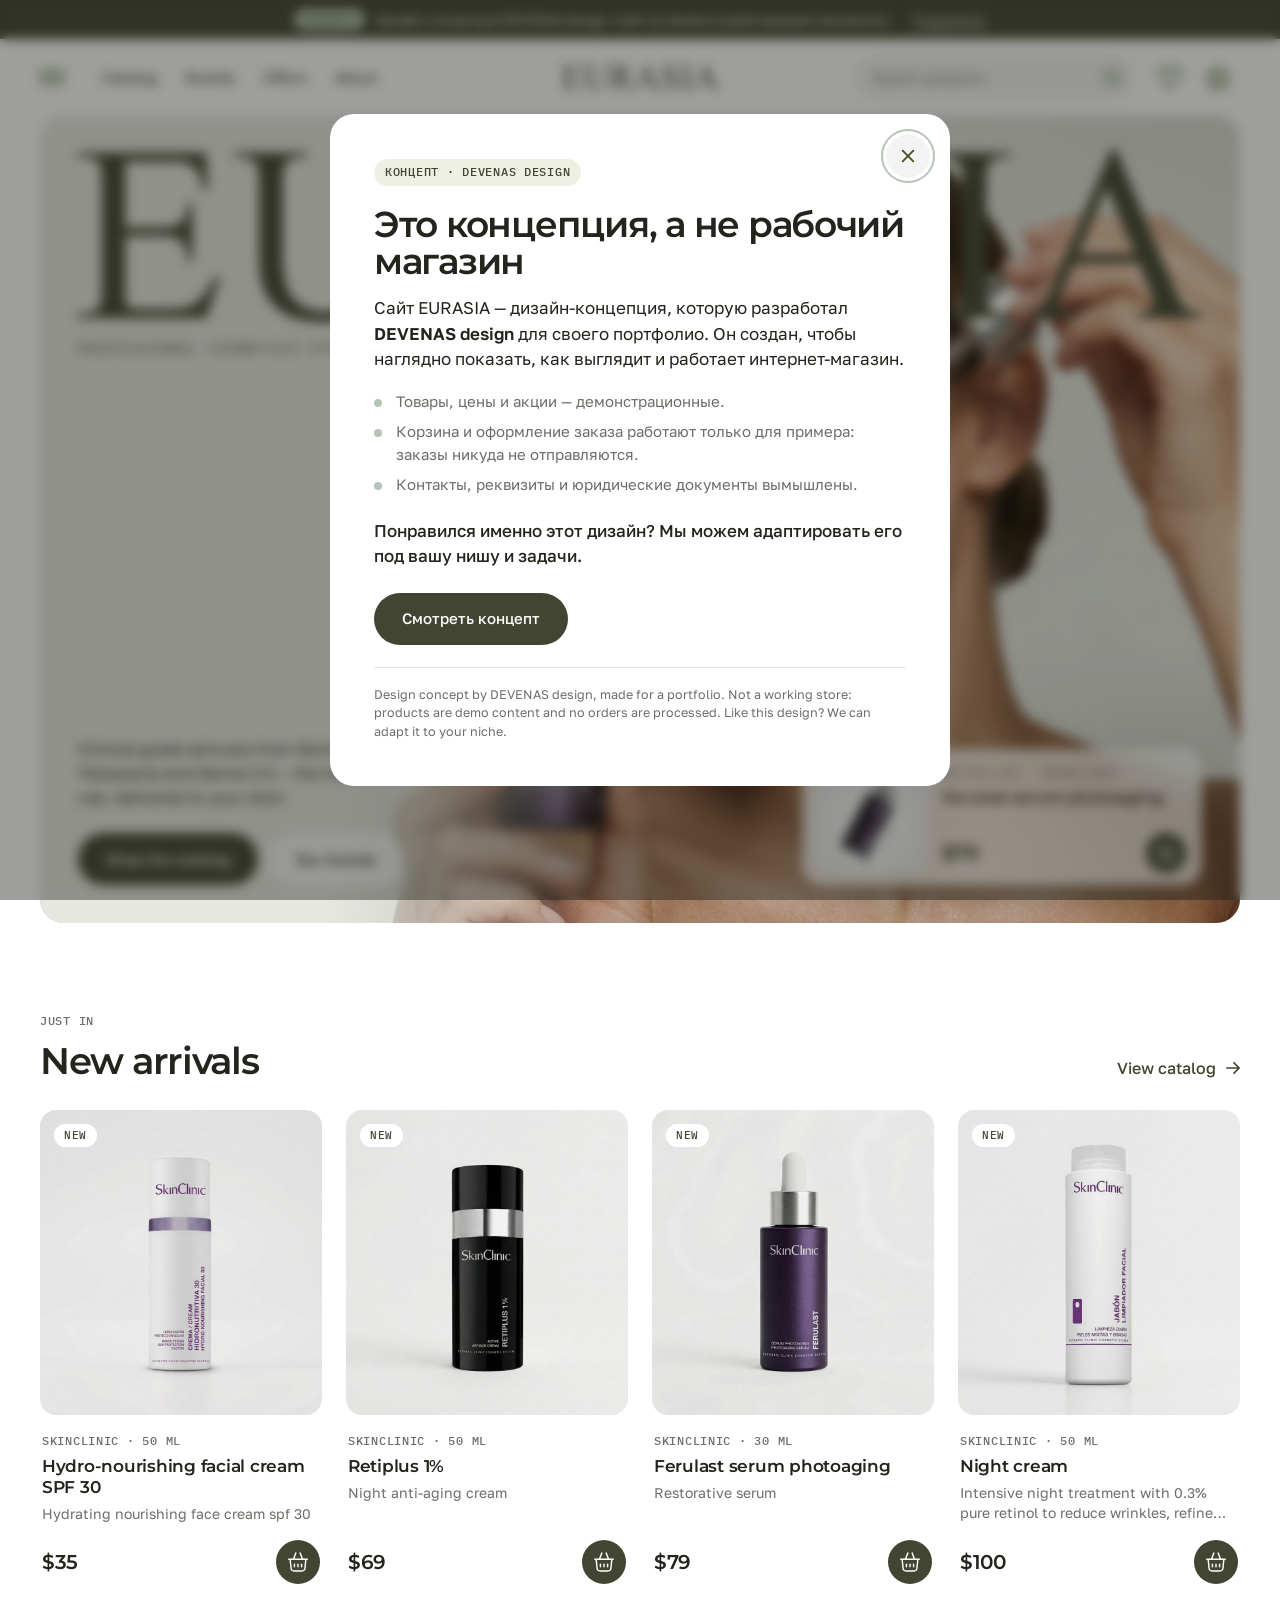
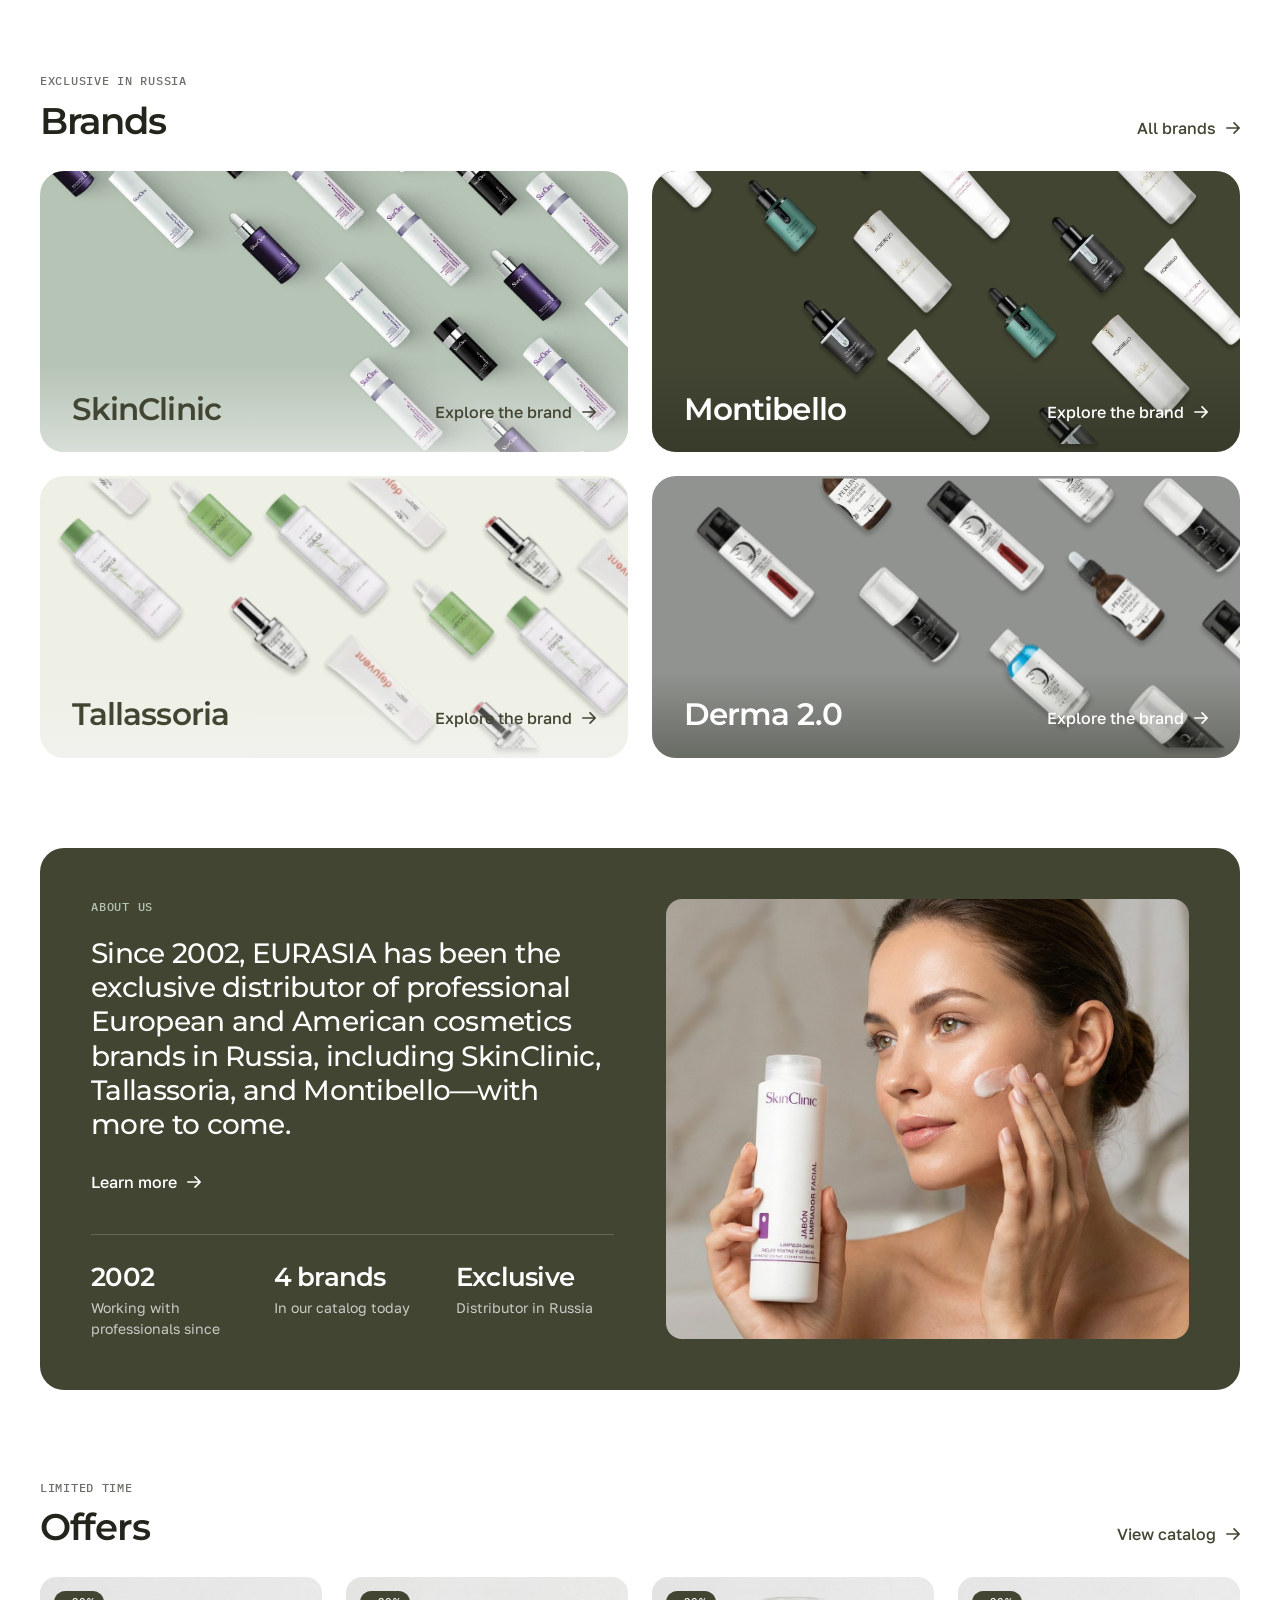
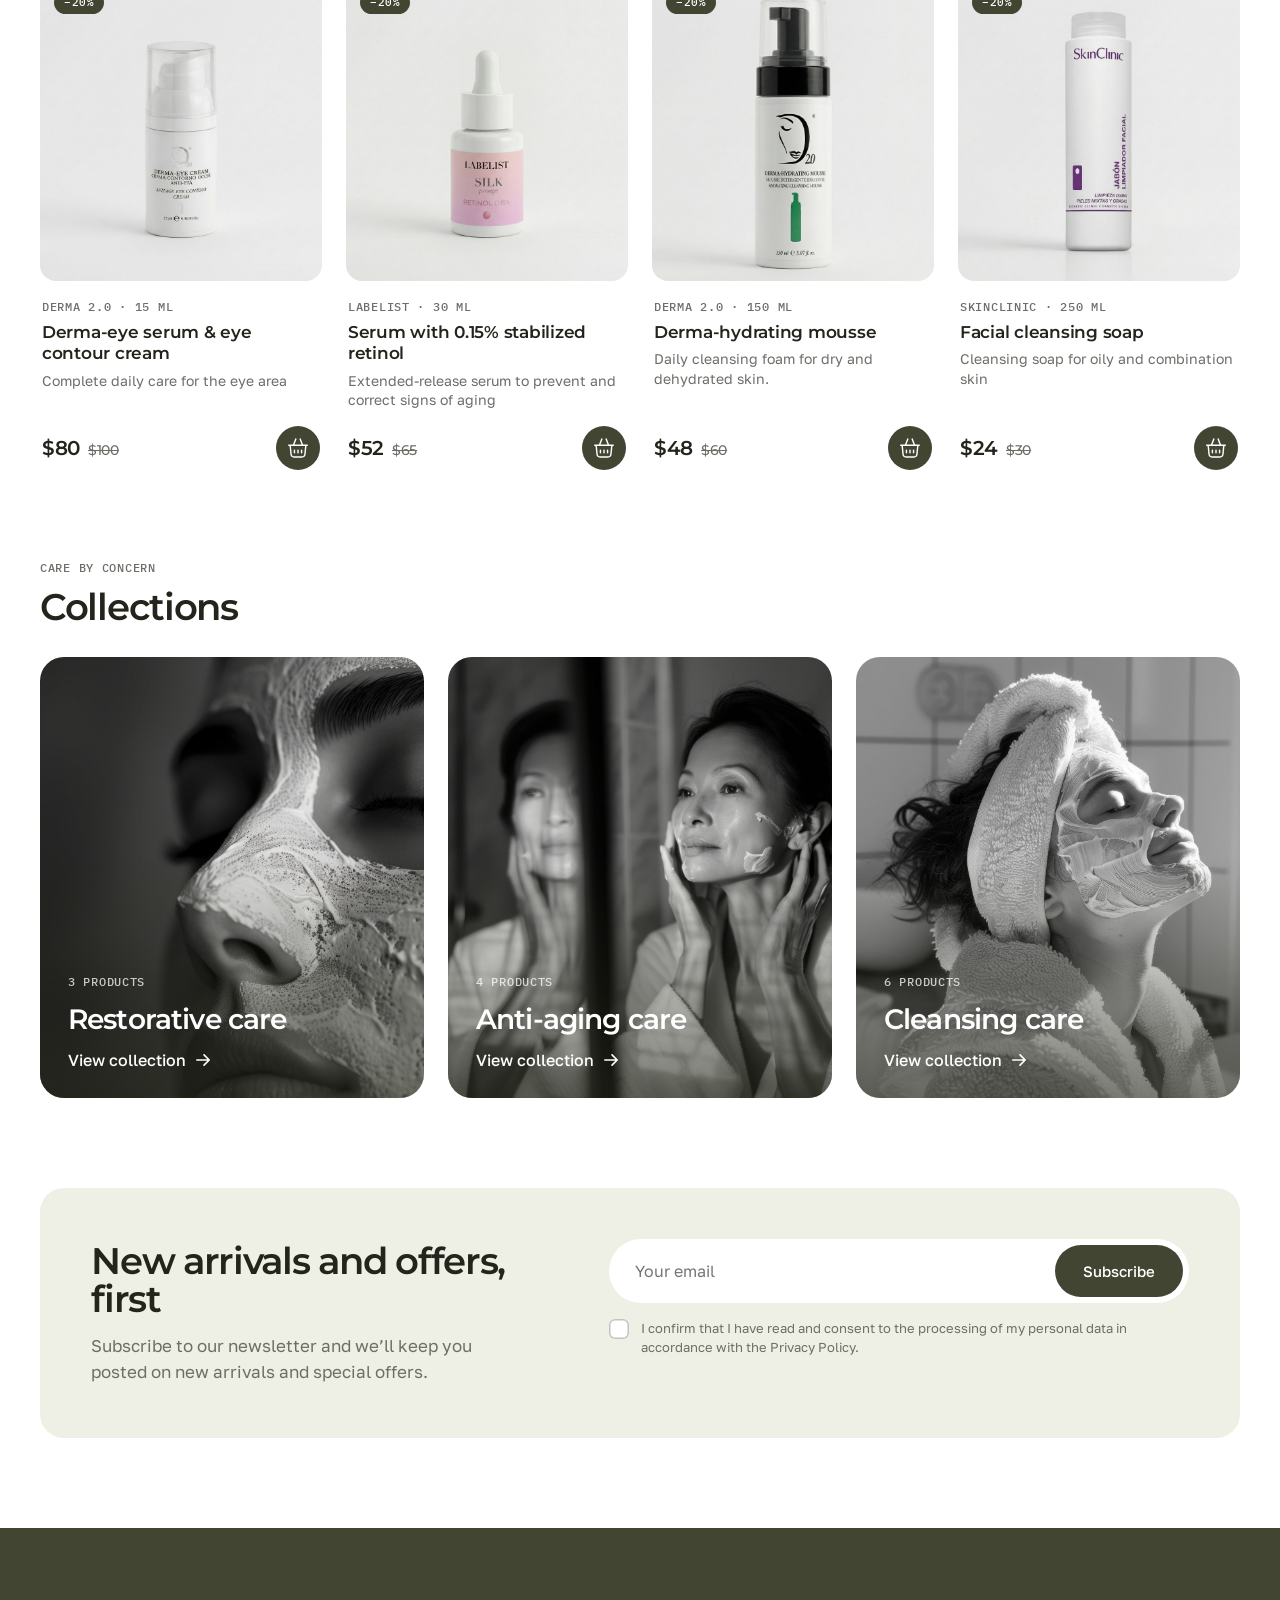
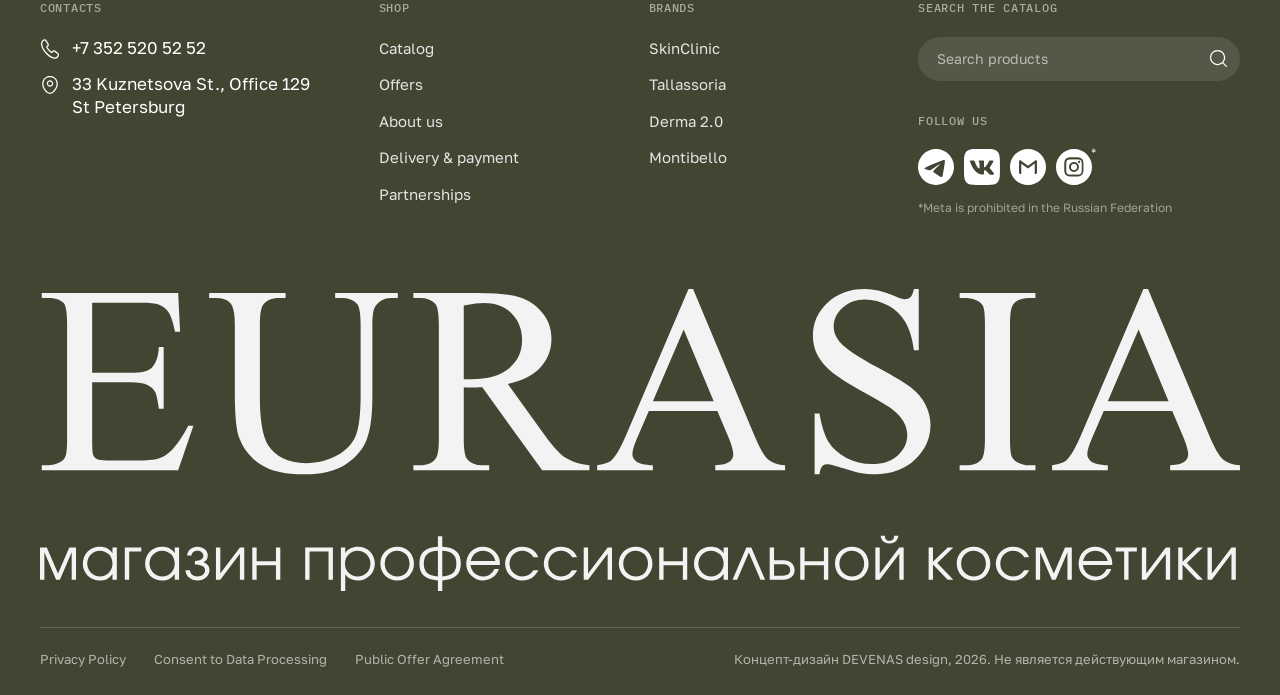
==== commit 769d5a26: "Add concept notice: popup on open, top bar, footer note The site is a DEVENAS design portfolio conce" ====
--- a/index.html
+++ b/index.html
@@ -11,7 +11,7 @@
   <link rel="preconnect" href="https://fonts.googleapis.com">
   <link rel="preconnect" href="https://fonts.gstatic.com" crossorigin>
   <link href="https://fonts.googleapis.com/css2?family=Golos+Text:wght@400;500;600&family=IBM+Plex+Mono:wght@400;500&family=Montserrat:wght@500;600;700&display=swap" rel="stylesheet">
-  <link rel="stylesheet" href="css/style.css?v=20260915b">
+  <link rel="stylesheet" href="css/style.css?v=20260919b">
 </head>
 <body data-page="home">
   <header id="site-header"></header>
@@ -100,7 +100,7 @@
     <section id="subscribe" aria-label="Newsletter"></section>
   </main>
   <footer id="site-footer"></footer>
-  <script src="js/data.js?v=20260915b"></script>
-  <script src="js/app.js?v=20260915b"></script>
+  <script src="js/data.js?v=20260919b"></script>
+  <script src="js/app.js?v=20260919b"></script>
 </body>
 </html>
--- a/css/style.css
+++ b/css/style.css
@@ -709,7 +709,8 @@
   transition: opacity .35s ease, visibility .35s ease;
 }
 .overlay.is-open { opacity: 1; visibility: visible; }
-.modal-overlay { display: grid; place-items: center; padding: 16px; }
+.modal-overlay { display: grid; grid-template-columns: minmax(0, 1fr); place-items: center; padding: 16px; }
+.modal-overlay > .modal { justify-self: center; }
 
 .drawer {
   position: fixed;
@@ -1069,6 +1070,52 @@
 .order__items { display: flex; flex-direction: column; max-height: 380px; margin-right: -8px; padding-right: 8px; overflow-y: auto; }
 .order__empty { font-size: 15px; color: rgba(255, 255, 255, .75); }
 .order__empty a { color: var(--white); }
+
+/* ---------- Concept notice ---------- */
+
+.concept-bar {
+  position: relative;
+  z-index: 60;
+  display: flex;
+  align-items: center;
+  justify-content: center;
+  gap: 8px 20px;
+  flex-wrap: wrap;
+  padding: 9px var(--gutter);
+  background: var(--olive);
+  color: var(--white);
+  font-size: 13px;
+  line-height: 1.4;
+  text-align: center;
+}
+.concept-bar p { display: flex; align-items: center; gap: 12px; margin: 0; }
+.concept-bar__tag {
+  flex: 0 0 auto;
+  padding: 3px 9px;
+  border-radius: 999px;
+  background: var(--sage);
+  color: var(--olive);
+  font-family: var(--font-mono);
+  font-size: 11px;
+  font-weight: 500;
+  letter-spacing: .06em;
+  text-transform: uppercase;
+}
+.concept-bar__more { color: var(--white); text-decoration: underline; text-underline-offset: 3px; font-size: 13px; opacity: .85; }
+.concept-bar__more:hover { opacity: 1; }
+
+.modal--concept { width: min(620px, 100%); max-height: calc(100vh - 32px); overflow-y: auto; padding: 44px; }
+.concept__tag { display: inline-block; padding: 5px 11px; border-radius: 999px; background: var(--lichen); color: var(--olive); }
+.modal--concept .modal__title { margin-top: 20px; font-size: clamp(26px, 3vw, 36px); }
+.modal--concept .modal__text { max-width: none; margin-top: 16px; color: var(--graphite); }
+.modal--concept .modal__text strong { font-weight: 600; }
+.concept__list { display: flex; flex-direction: column; gap: 8px; margin: 18px 0 0; padding: 0; list-style: none; color: var(--stone); font-size: 15px; }
+.concept__list li { position: relative; padding-left: 22px; }
+.concept__list li::before { content: ''; position: absolute; left: 0; top: .6em; width: 8px; height: 8px; border-radius: 50%; background: var(--sage); }
+.modal--concept .concept__cta { margin-top: 22px; font-weight: 500; }
+.concept__actions { display: flex; flex-wrap: wrap; gap: 10px; margin-top: 24px; }
+.modal--concept .btn { margin-top: 0; }
+.concept__en { margin-top: 22px; padding-top: 18px; border-top: 1px solid var(--hairline); font-size: 12.5px; line-height: 1.5; color: var(--stone); }
 
 /* ---------- Motion preference ---------- */
 
@@ -1233,3 +1280,10 @@
   .toast { left: 16px; right: 16px; bottom: 16px; justify-content: space-between; transform: translateY(16px); }
   .toast.is-visible { transform: none; }
 }
+
+@media (max-width: 767px) {
+  .concept-bar { padding: 8px 16px; font-size: 12px; justify-content: space-between; text-align: left; }
+  .concept-bar__text { display: -webkit-box; -webkit-line-clamp: 2; -webkit-box-orient: vertical; overflow: hidden; }
+  .modal--concept { padding: 28px 22px; }
+  .concept__actions .btn { flex: 1 1 100%; }
+}
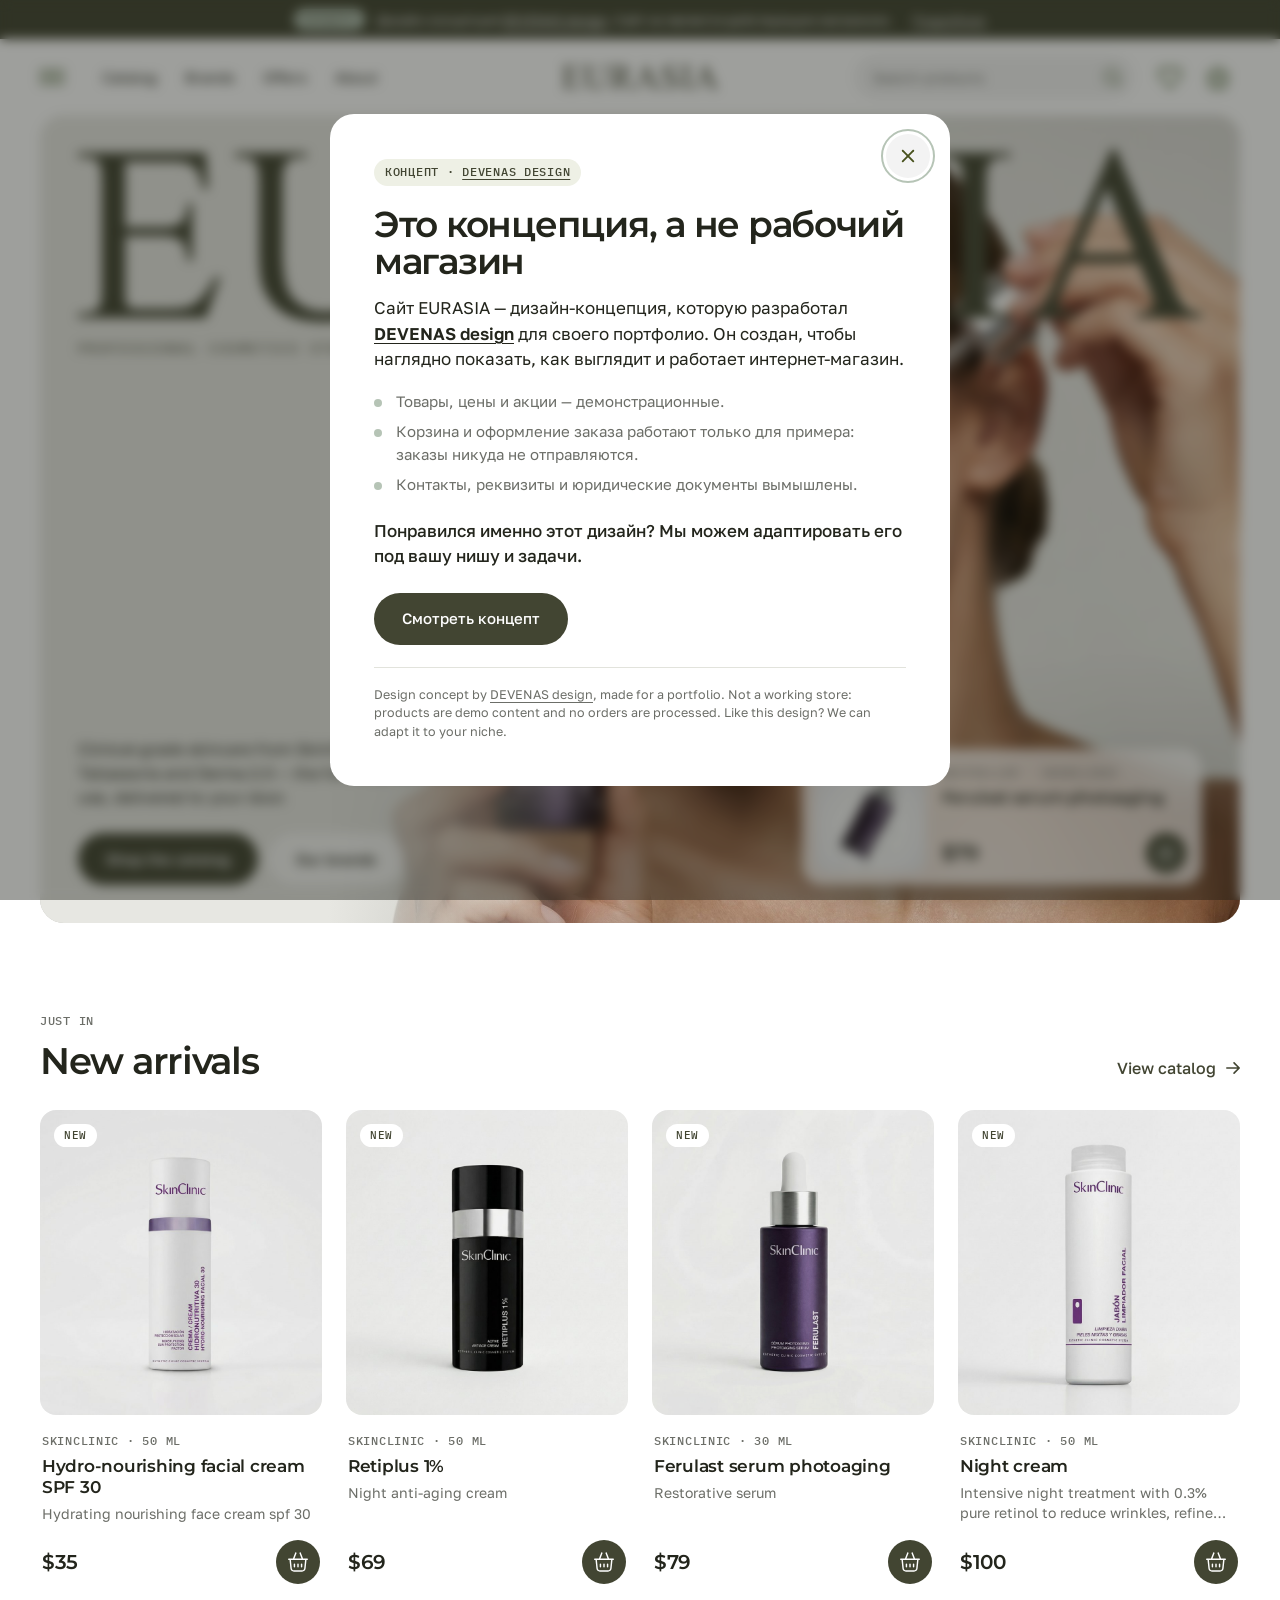
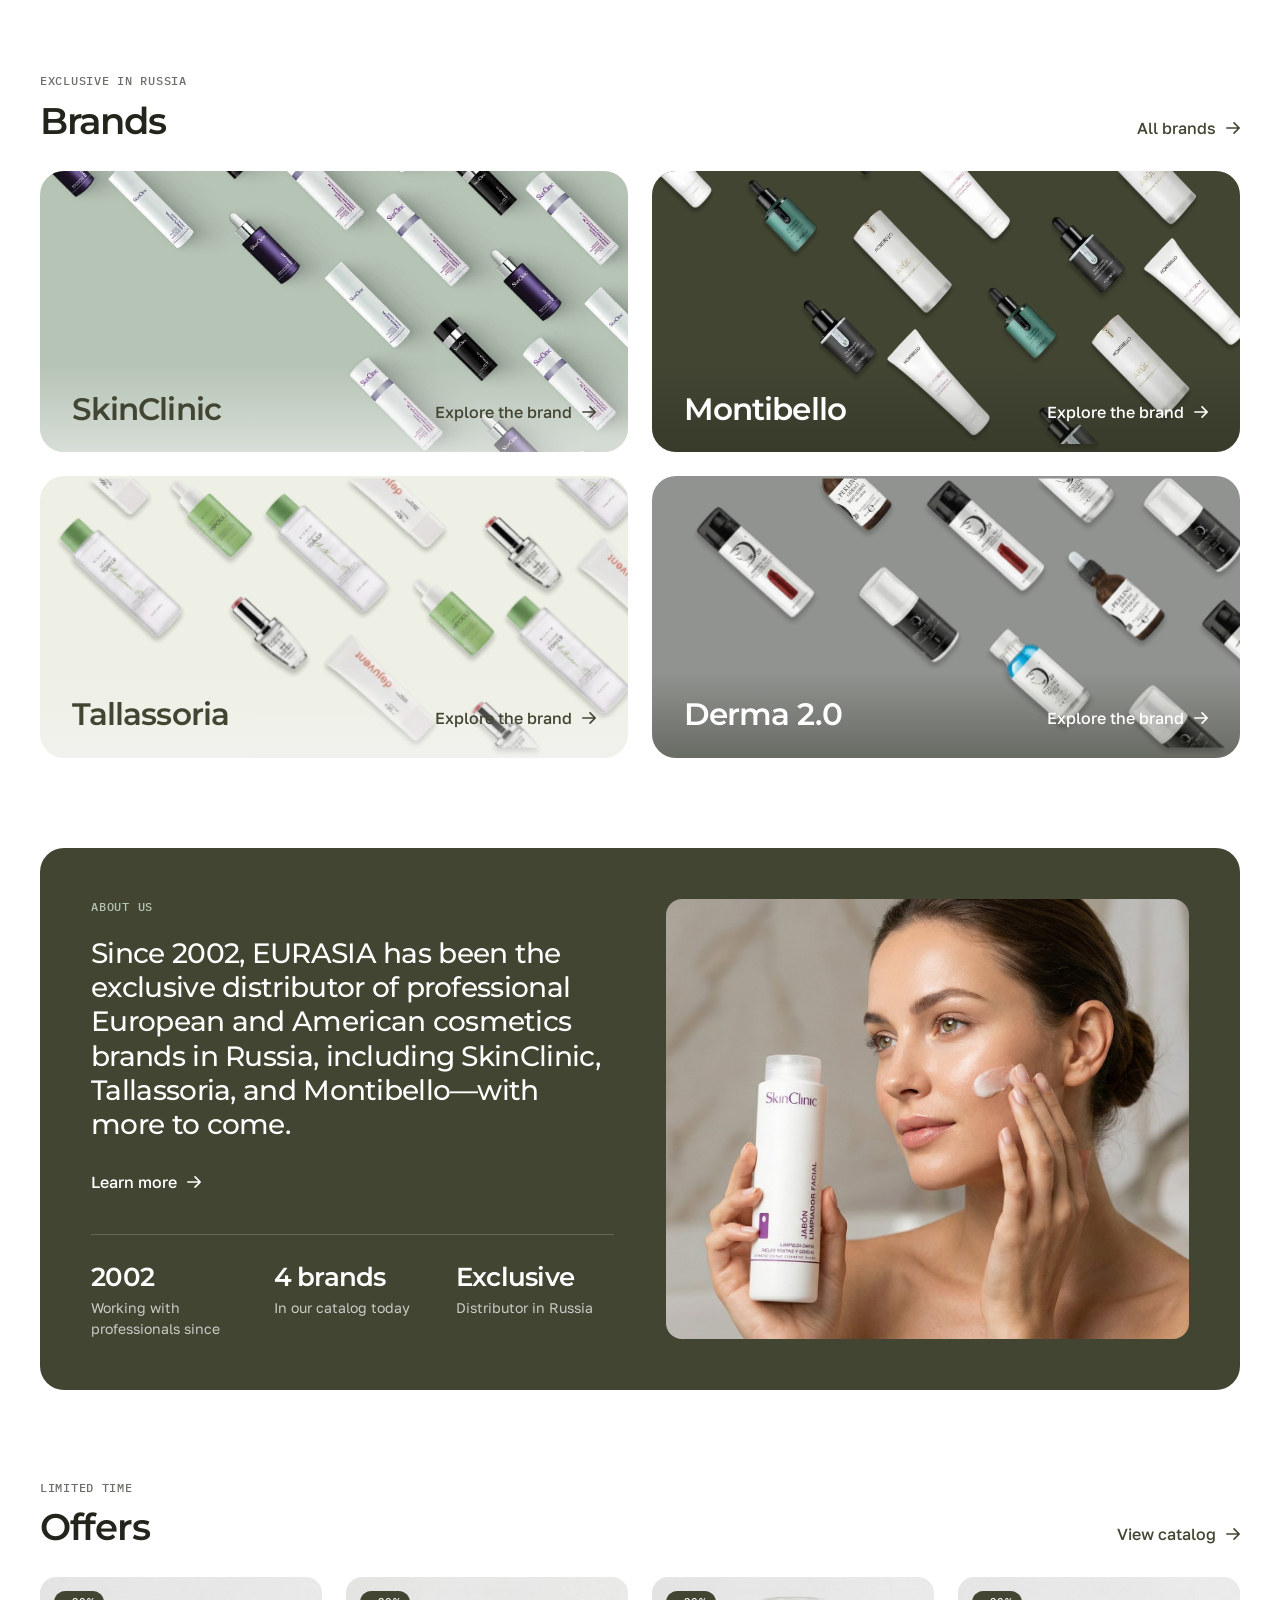
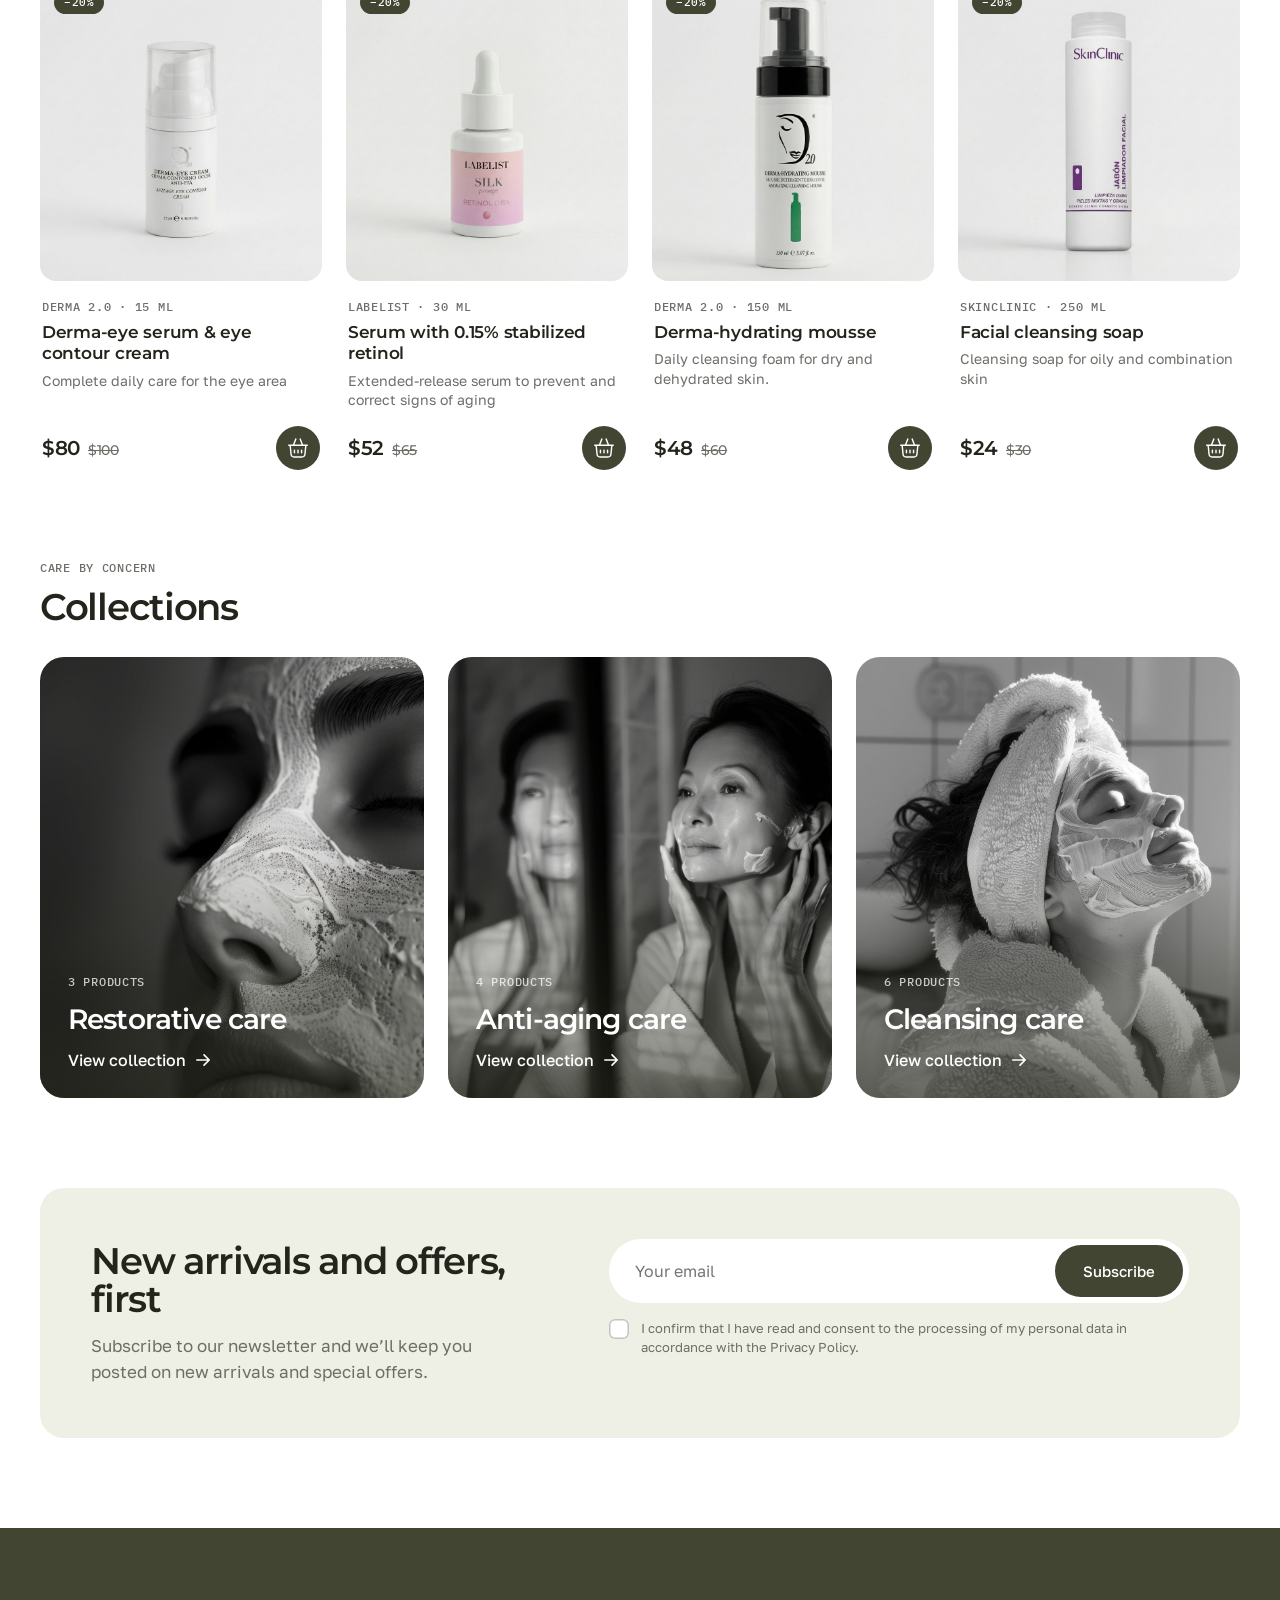
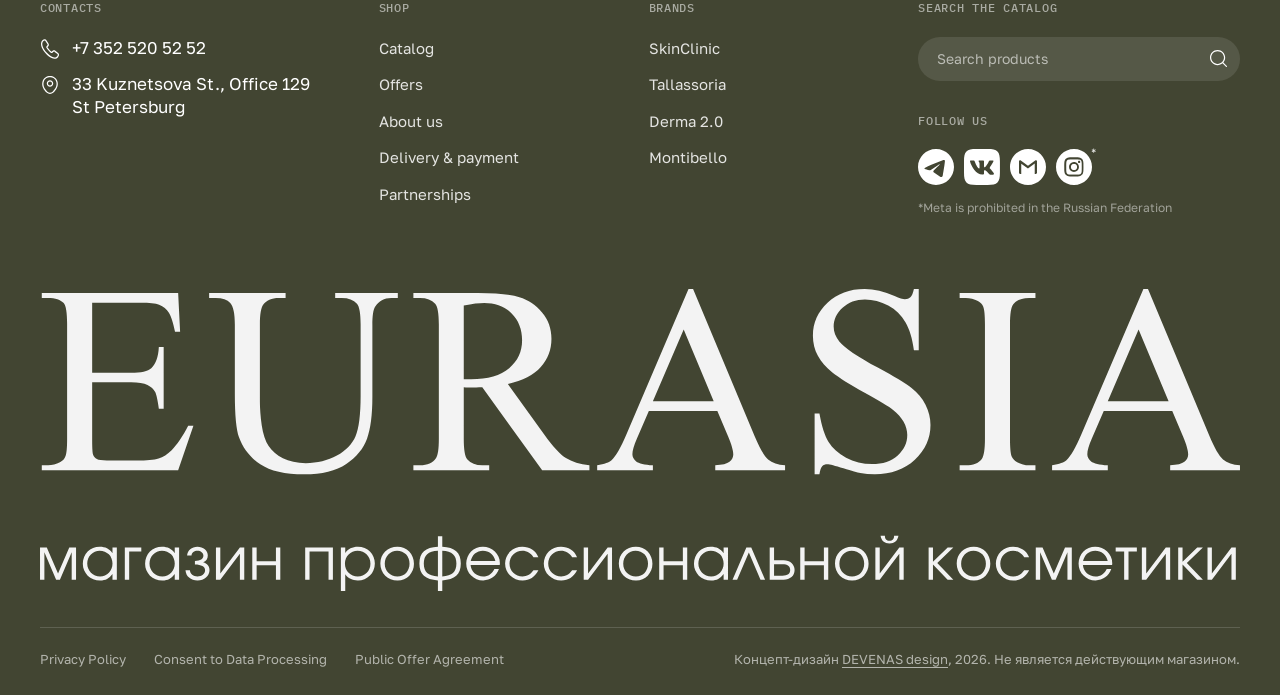
==== commit 56790ed2: "Link DEVENAS design name to the portfolio site Co-Authored-By: Claude Sonnet 5 <noreply@anthropic.co" ====
--- a/index.html
+++ b/index.html
@@ -11,7 +11,7 @@
   <link rel="preconnect" href="https://fonts.googleapis.com">
   <link rel="preconnect" href="https://fonts.gstatic.com" crossorigin>
   <link href="https://fonts.googleapis.com/css2?family=Golos+Text:wght@400;500;600&family=IBM+Plex+Mono:wght@400;500&family=Montserrat:wght@500;600;700&display=swap" rel="stylesheet">
-  <link rel="stylesheet" href="css/style.css?v=20260919b">
+  <link rel="stylesheet" href="css/style.css?v=20260919c">
 </head>
 <body data-page="home">
   <header id="site-header"></header>
@@ -100,7 +100,7 @@
     <section id="subscribe" aria-label="Newsletter"></section>
   </main>
   <footer id="site-footer"></footer>
-  <script src="js/data.js?v=20260919b"></script>
-  <script src="js/app.js?v=20260919b"></script>
+  <script src="js/data.js?v=20260919c"></script>
+  <script src="js/app.js?v=20260919c"></script>
 </body>
 </html>
--- a/css/style.css
+++ b/css/style.css
@@ -1104,6 +1104,8 @@
 .concept-bar__more { color: var(--white); text-decoration: underline; text-underline-offset: 3px; font-size: 13px; opacity: .85; }
 .concept-bar__more:hover { opacity: 1; }
 
+.dev-link { text-decoration: underline; text-underline-offset: 3px; text-decoration-thickness: 1px; transition: opacity .2s ease; }
+.dev-link:hover { opacity: .75; }
 .modal--concept { width: min(620px, 100%); max-height: calc(100vh - 32px); overflow-y: auto; padding: 44px; }
 .concept__tag { display: inline-block; padding: 5px 11px; border-radius: 999px; background: var(--lichen); color: var(--olive); }
 .modal--concept .modal__title { margin-top: 20px; font-size: clamp(26px, 3vw, 36px); }
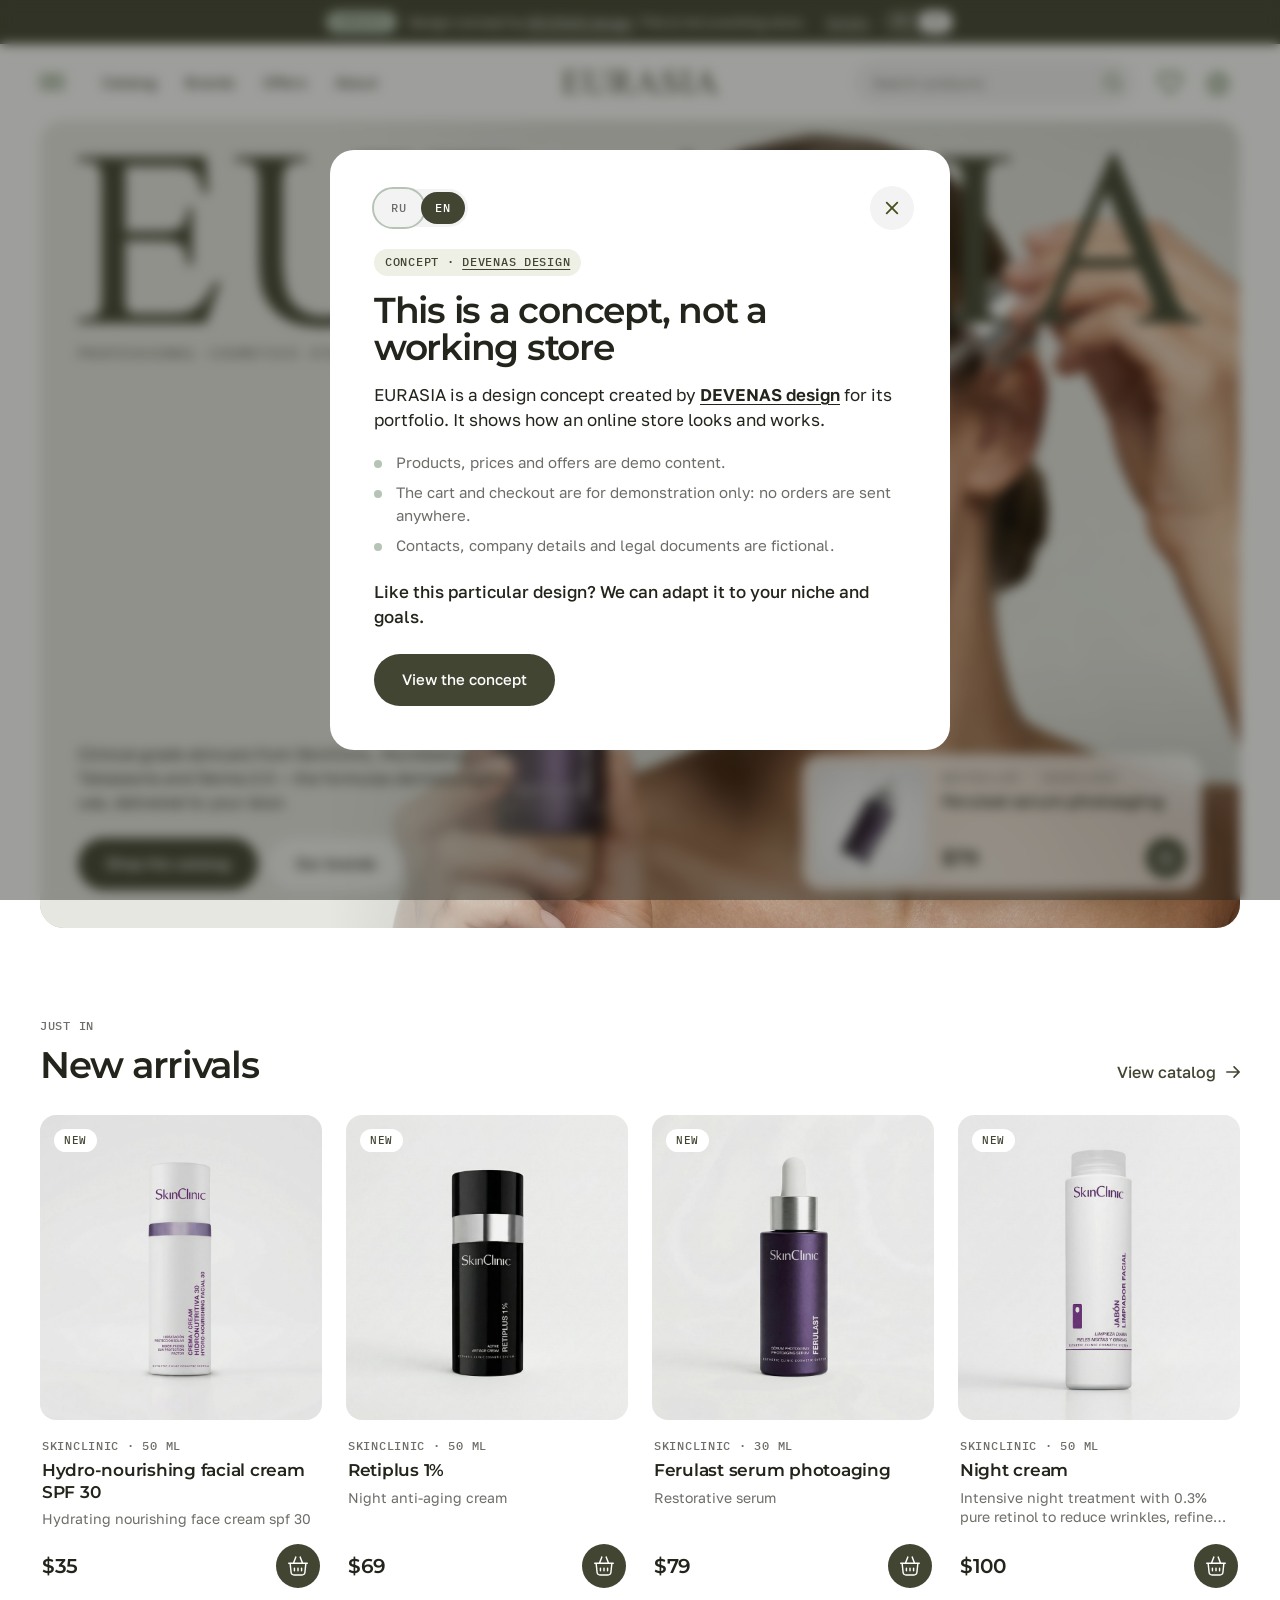
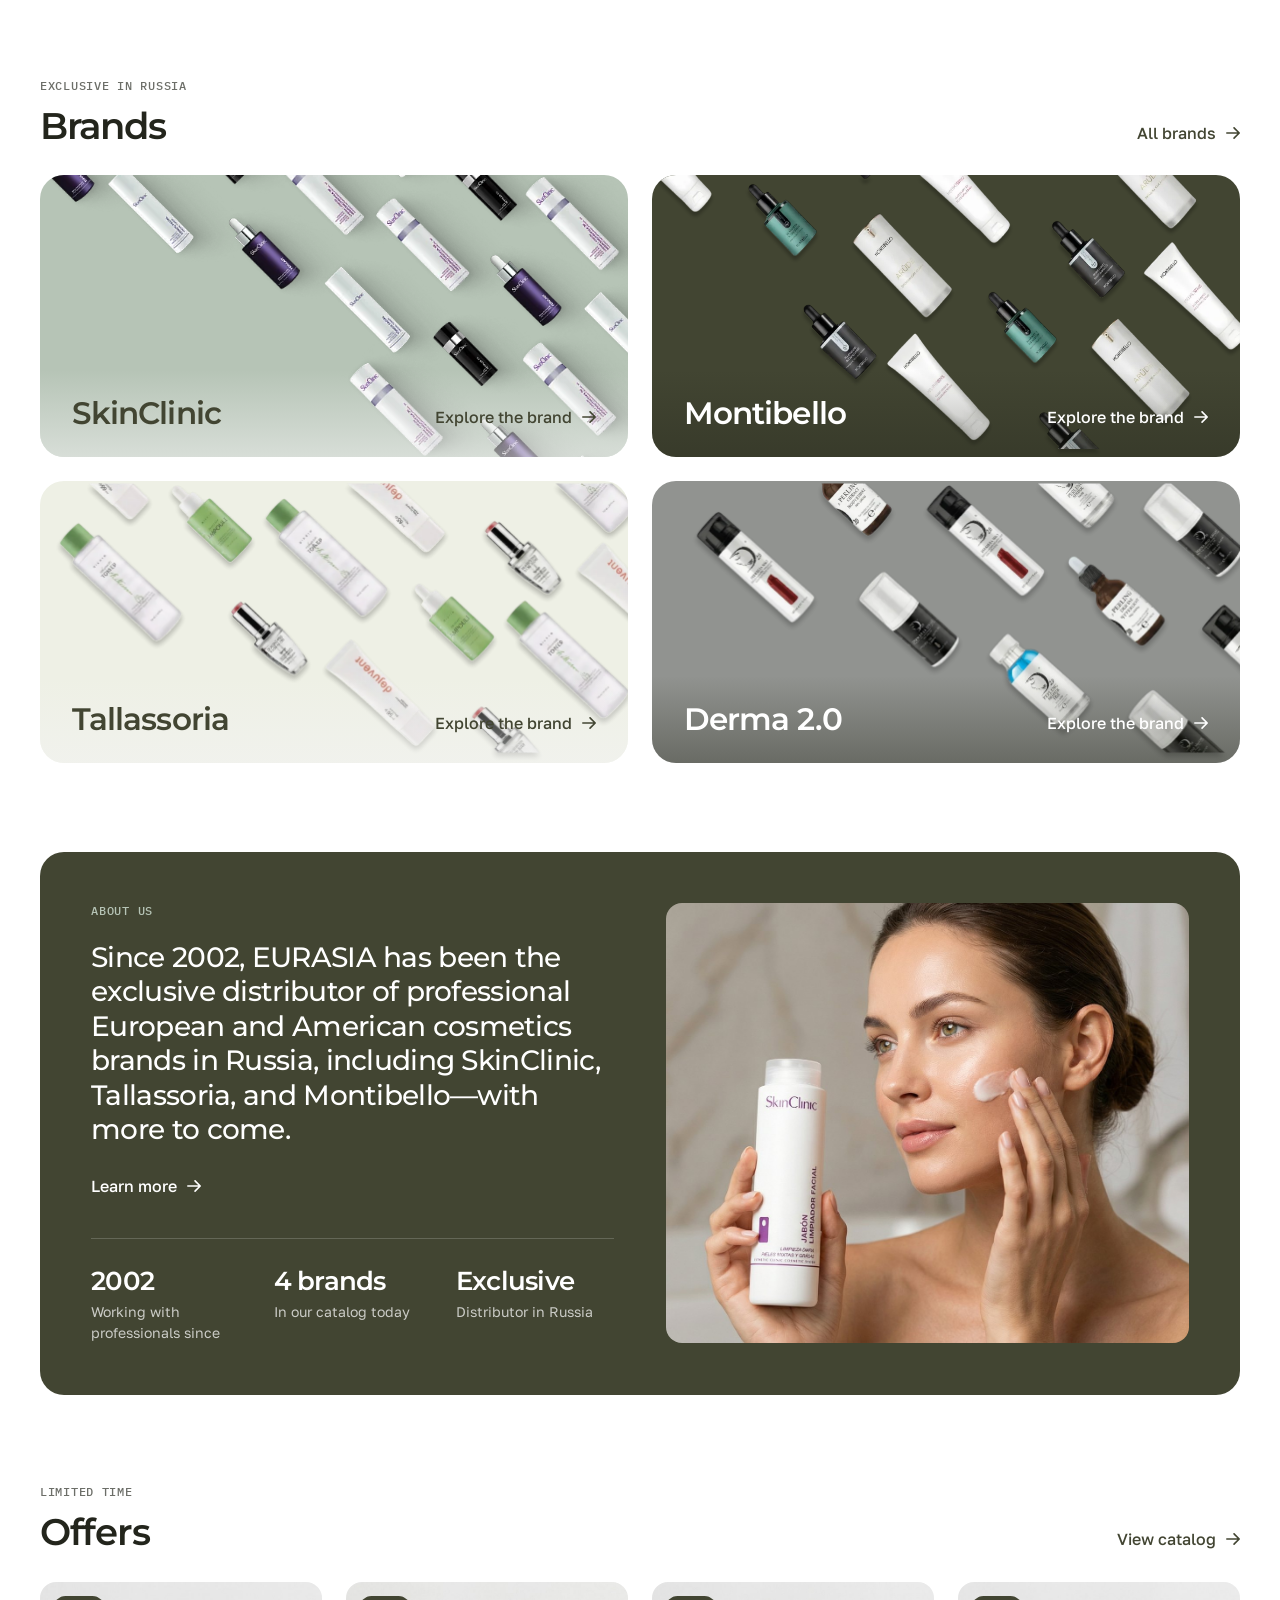
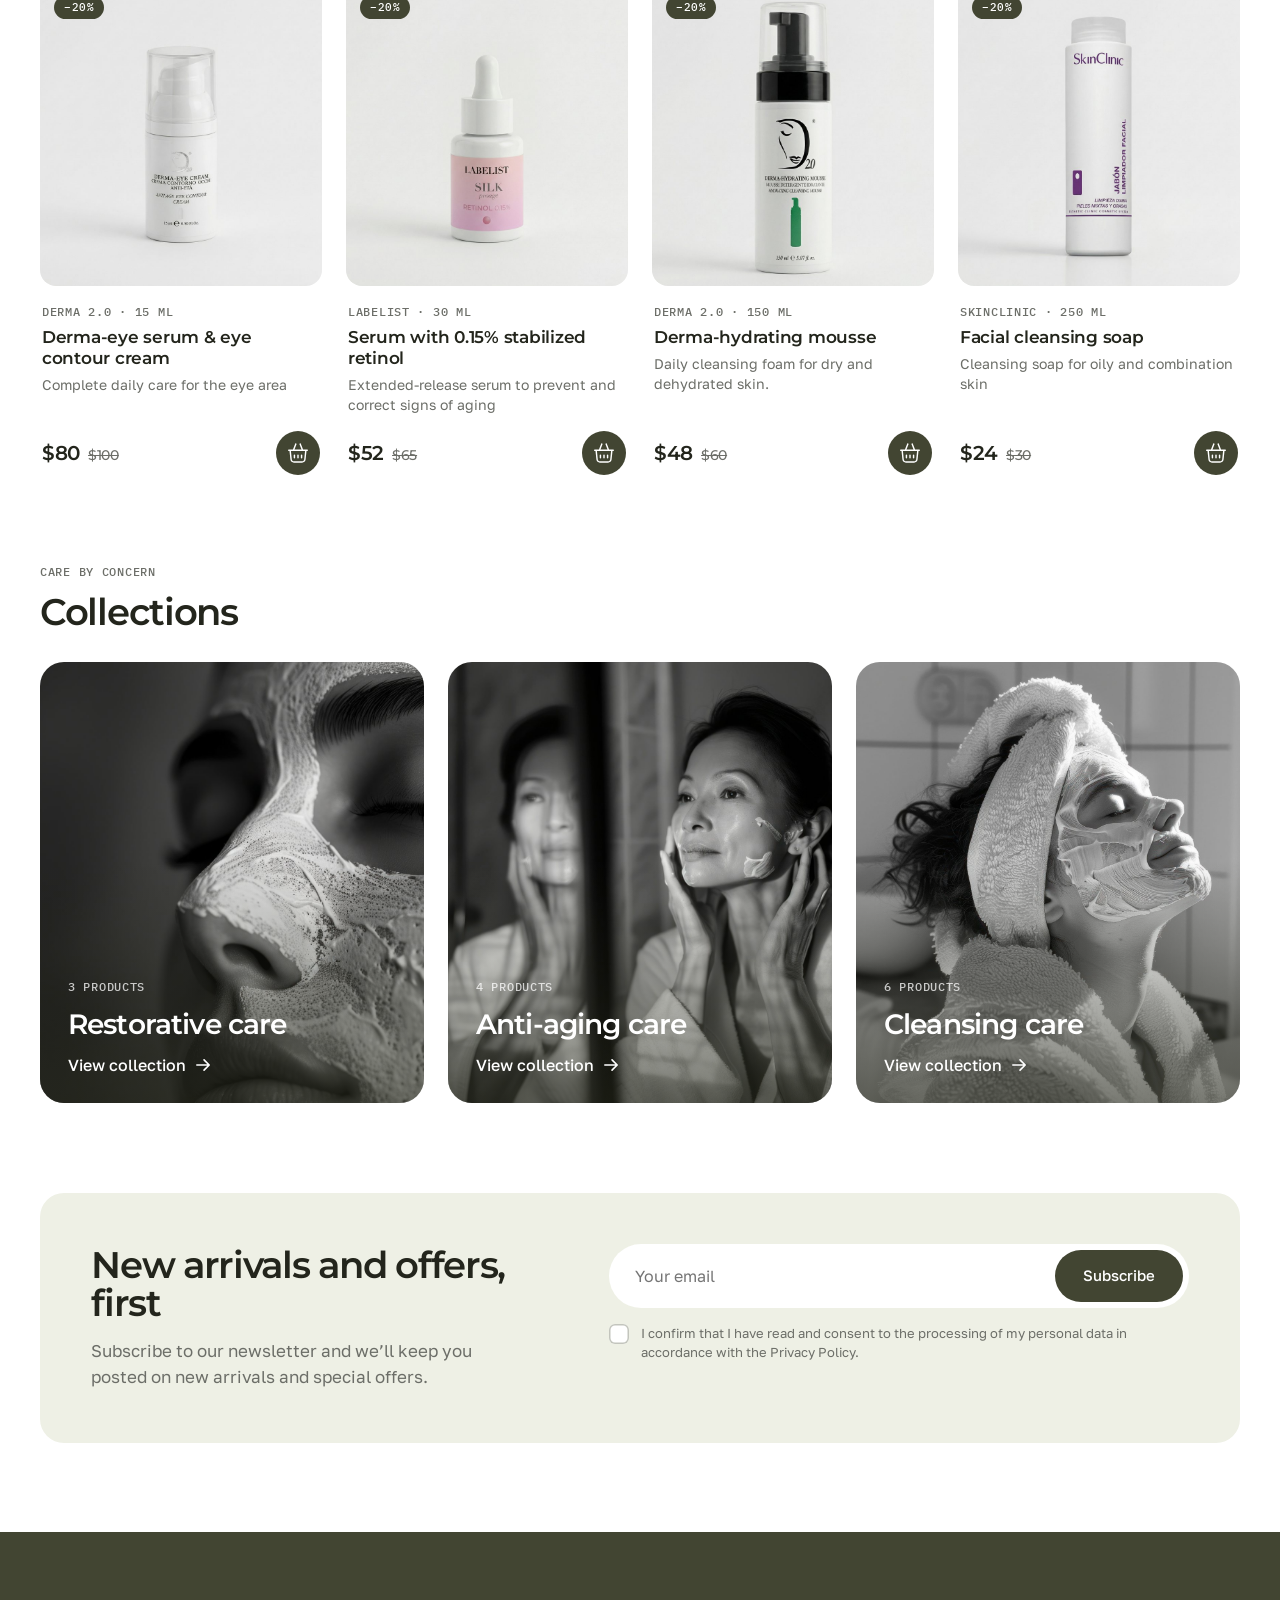
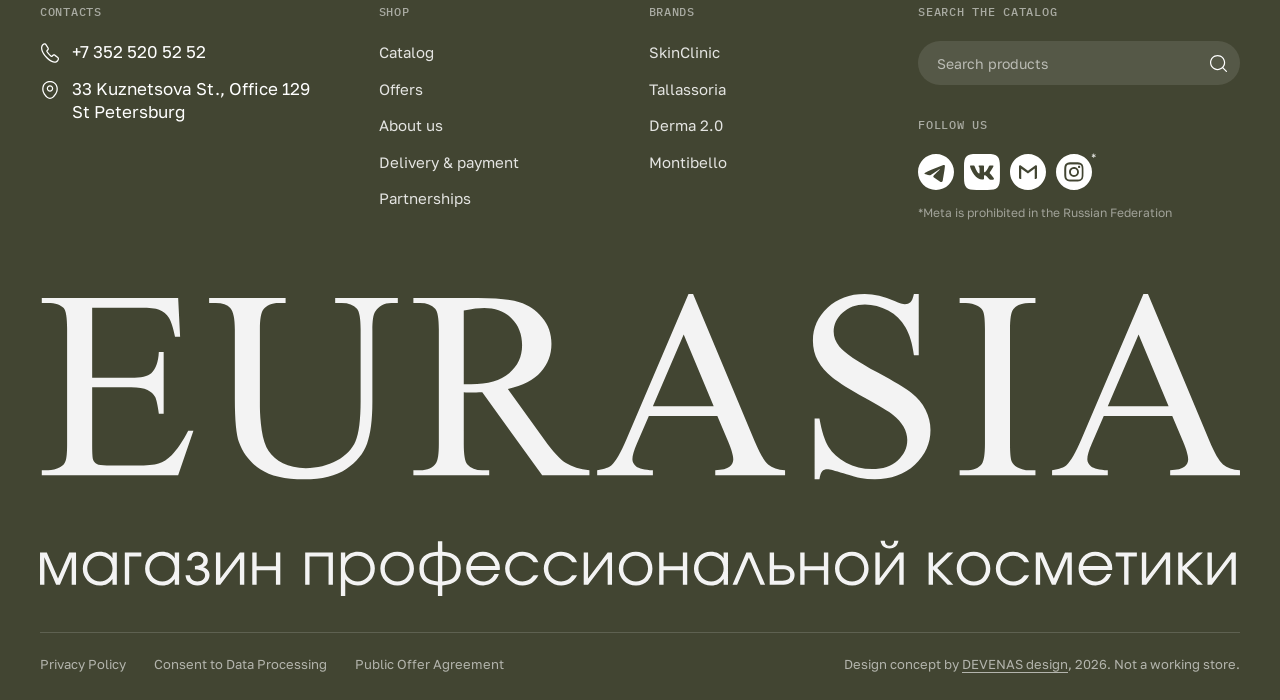
==== commit 38615221: "Concept notice: add English version with RU/EN switch The dialog, top bar and footer note now switch" ====
--- a/index.html
+++ b/index.html
@@ -11,7 +11,7 @@
   <link rel="preconnect" href="https://fonts.googleapis.com">
   <link rel="preconnect" href="https://fonts.gstatic.com" crossorigin>
   <link href="https://fonts.googleapis.com/css2?family=Golos+Text:wght@400;500;600&family=IBM+Plex+Mono:wght@400;500&family=Montserrat:wght@500;600;700&display=swap" rel="stylesheet">
-  <link rel="stylesheet" href="css/style.css?v=20260919c">
+  <link rel="stylesheet" href="css/style.css?v=20260919d">
 </head>
 <body data-page="home">
   <header id="site-header"></header>
@@ -100,7 +100,7 @@
     <section id="subscribe" aria-label="Newsletter"></section>
   </main>
   <footer id="site-footer"></footer>
-  <script src="js/data.js?v=20260919c"></script>
-  <script src="js/app.js?v=20260919c"></script>
+  <script src="js/data.js?v=20260919d"></script>
+  <script src="js/app.js?v=20260919d"></script>
 </body>
 </html>
--- a/css/style.css
+++ b/css/style.css
@@ -1106,9 +1106,10 @@
 
 .dev-link { text-decoration: underline; text-underline-offset: 3px; text-decoration-thickness: 1px; transition: opacity .2s ease; }
 .dev-link:hover { opacity: .75; }
+.modal--concept .close-btn { position: static; }
 .modal--concept { width: min(620px, 100%); max-height: calc(100vh - 32px); overflow-y: auto; padding: 44px; }
 .concept__tag { display: inline-block; padding: 5px 11px; border-radius: 999px; background: var(--lichen); color: var(--olive); }
-.modal--concept .modal__title { margin-top: 20px; font-size: clamp(26px, 3vw, 36px); }
+.modal--concept .modal__title { margin-top: 16px; font-size: clamp(26px, 3vw, 36px); }
 .modal--concept .modal__text { max-width: none; margin-top: 16px; color: var(--graphite); }
 .modal--concept .modal__text strong { font-weight: 600; }
 .concept__list { display: flex; flex-direction: column; gap: 8px; margin: 18px 0 0; padding: 0; list-style: none; color: var(--stone); font-size: 15px; }
@@ -1117,7 +1118,27 @@
 .modal--concept .concept__cta { margin-top: 22px; font-weight: 500; }
 .concept__actions { display: flex; flex-wrap: wrap; gap: 10px; margin-top: 24px; }
 .modal--concept .btn { margin-top: 0; }
-.concept__en { margin-top: 22px; padding-top: 18px; border-top: 1px solid var(--hairline); font-size: 12.5px; line-height: 1.5; color: var(--stone); }
+.concept__top { display: flex; align-items: center; justify-content: space-between; gap: 12px; margin: -8px -8px 18px 0; }
+.lang-switch { display: inline-flex; padding: 3px; border-radius: 999px; background: var(--porcelain); }
+.lang-switch button {
+  min-width: 44px;
+  height: 32px;
+  padding: 0 12px;
+  border-radius: 999px;
+  color: var(--stone);
+  font-family: var(--font-mono);
+  font-size: 12px;
+  font-weight: 500;
+  letter-spacing: .06em;
+  transition: background-color .2s ease, color .2s ease;
+}
+.lang-switch button:hover { color: var(--graphite); }
+.lang-switch button.is-active { background: var(--olive); color: var(--white); }
+.concept-bar__actions { display: inline-flex; align-items: center; gap: 14px; }
+.lang-switch--bar { padding: 2px; background: rgba(255, 255, 255, .14); }
+.lang-switch--bar button { min-width: 0; height: 22px; padding: 0 9px; color: rgba(255, 255, 255, .8); font-size: 11px; }
+.lang-switch--bar button:hover { color: var(--white); }
+.lang-switch--bar button.is-active { background: var(--white); color: var(--olive); }
 
 /* ---------- Motion preference ---------- */
 
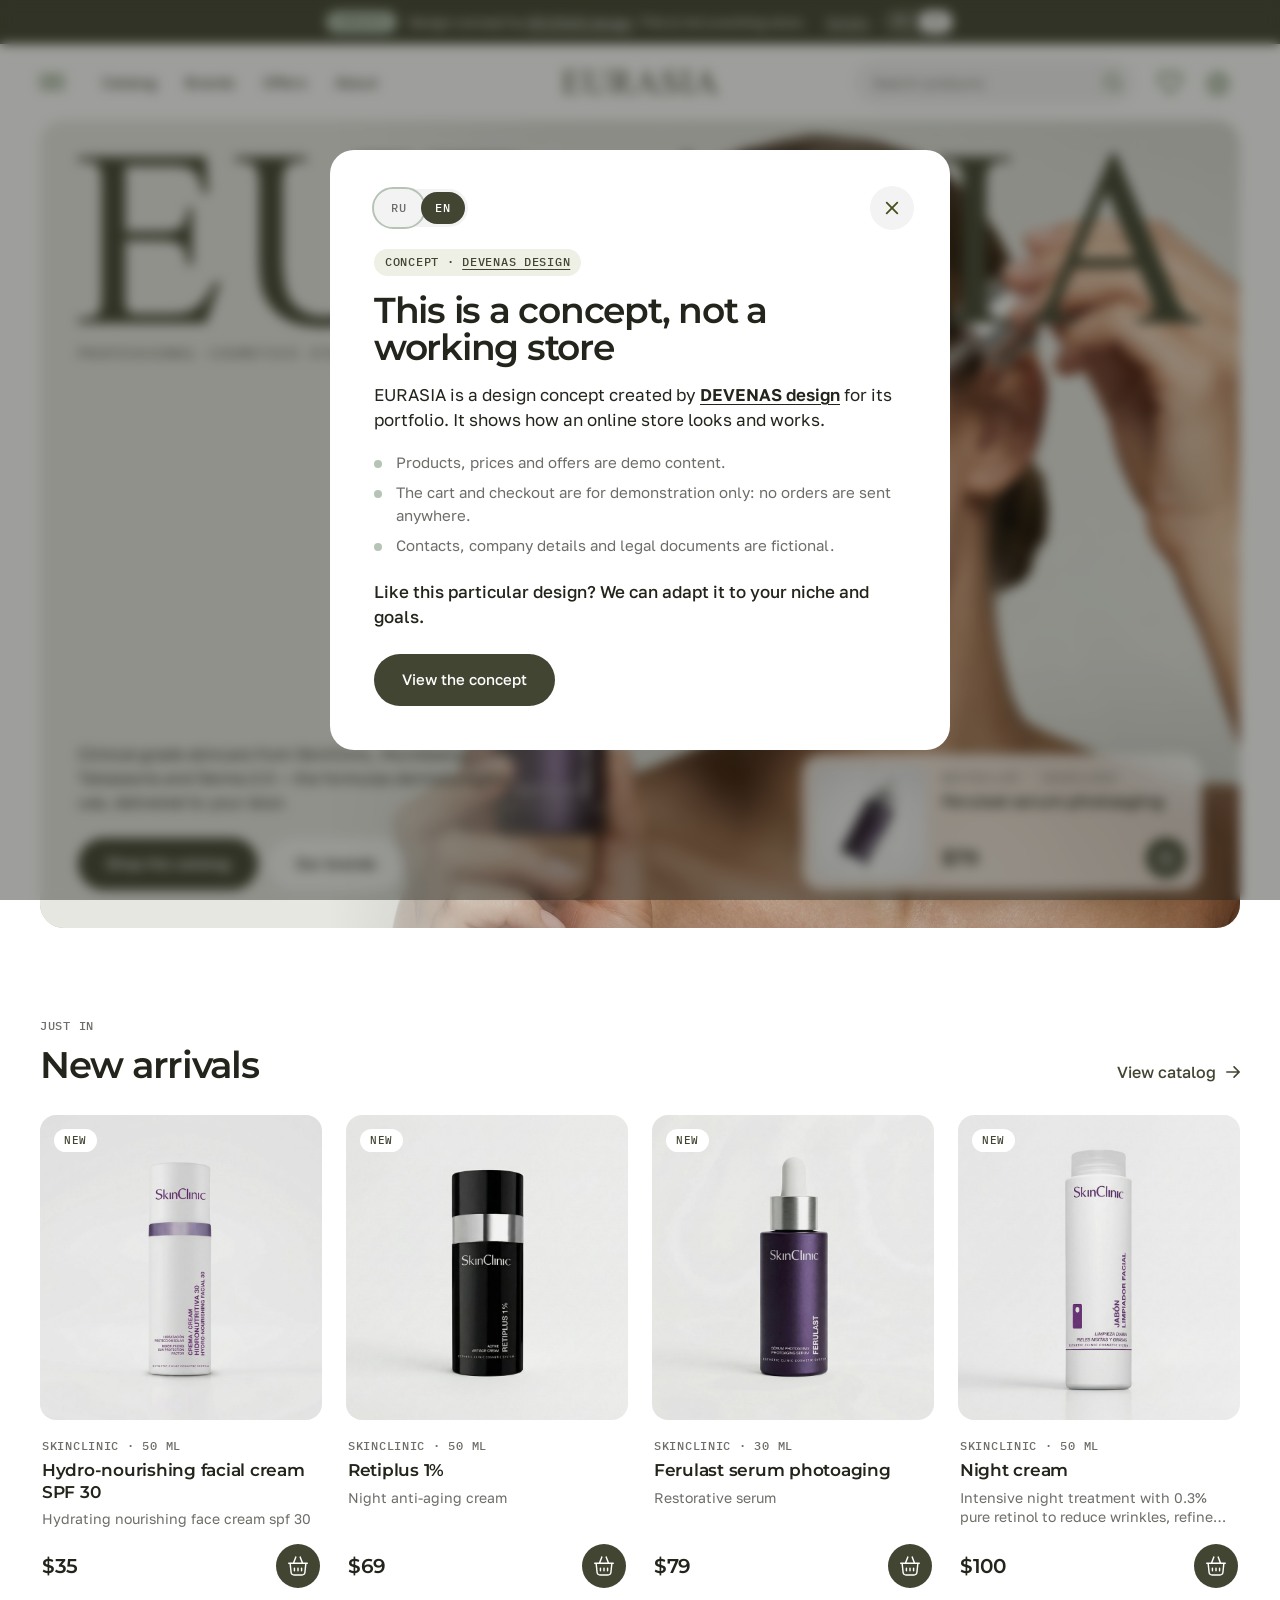
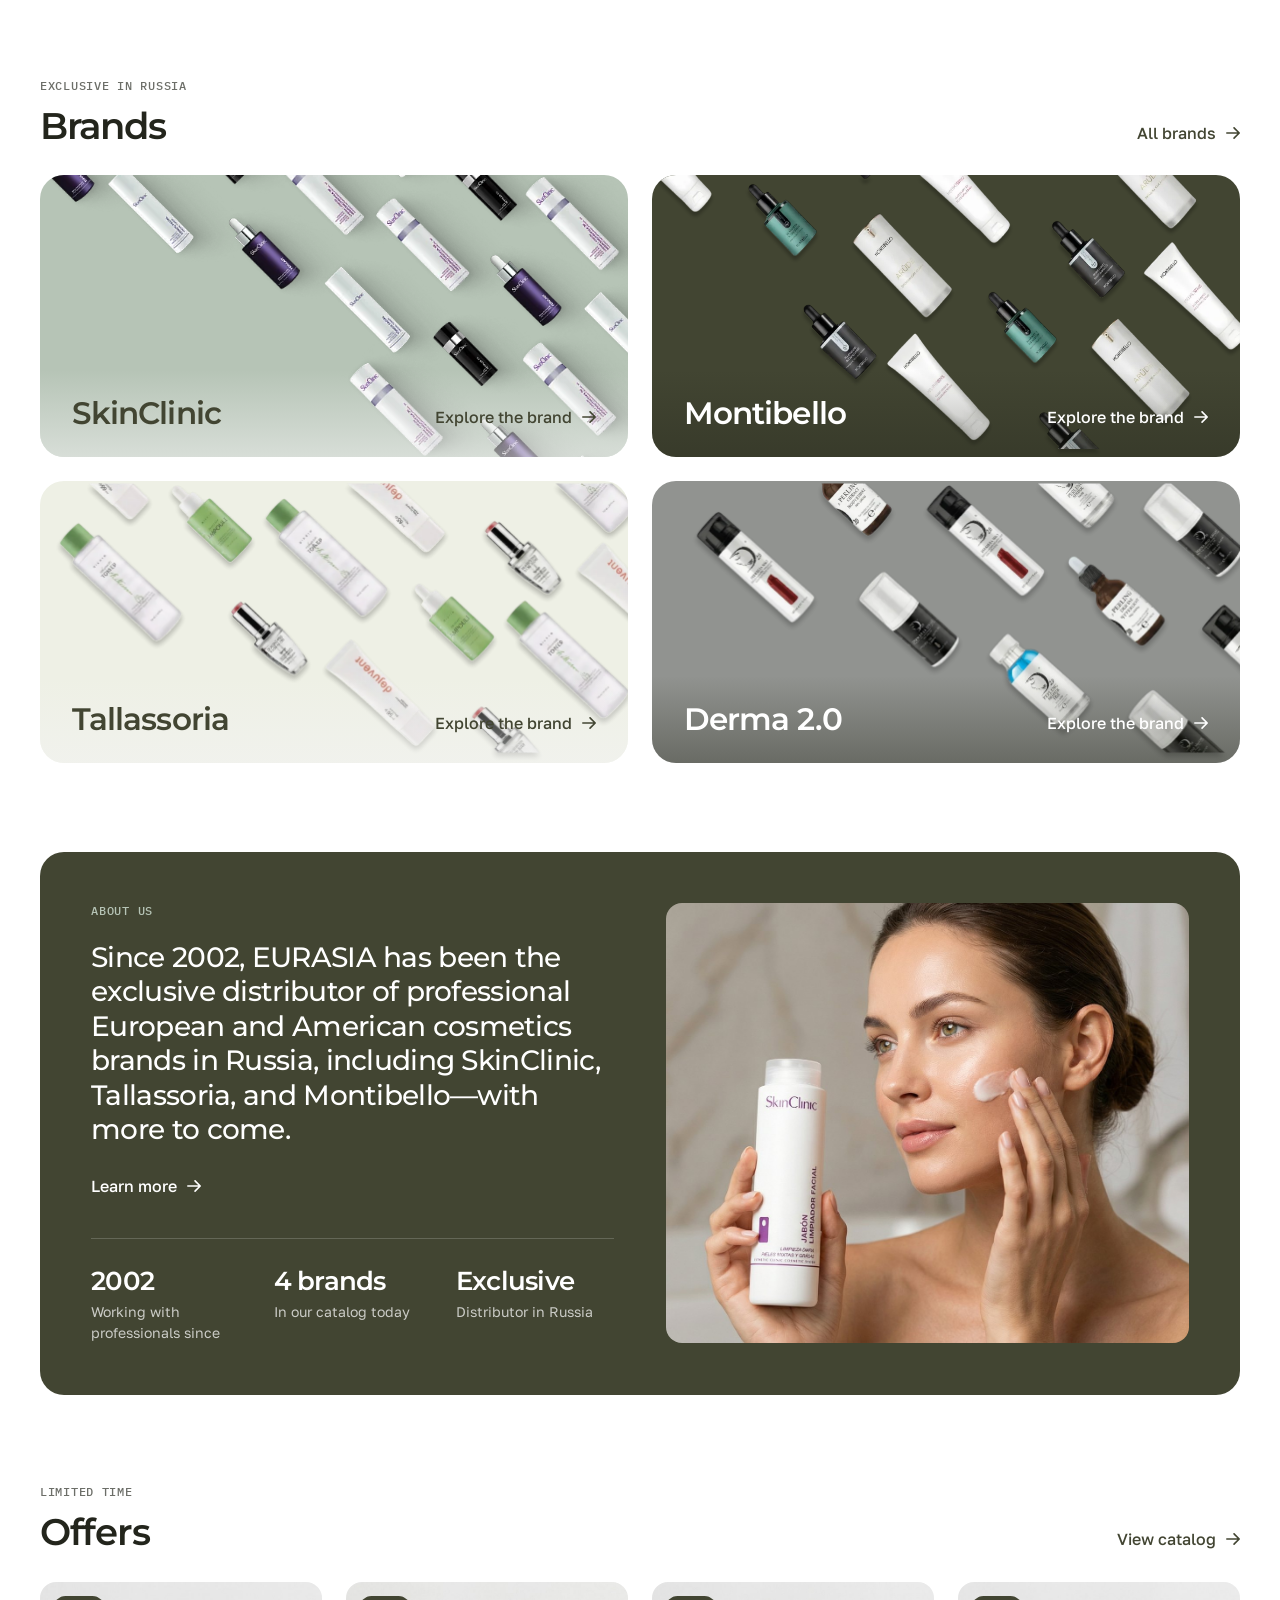
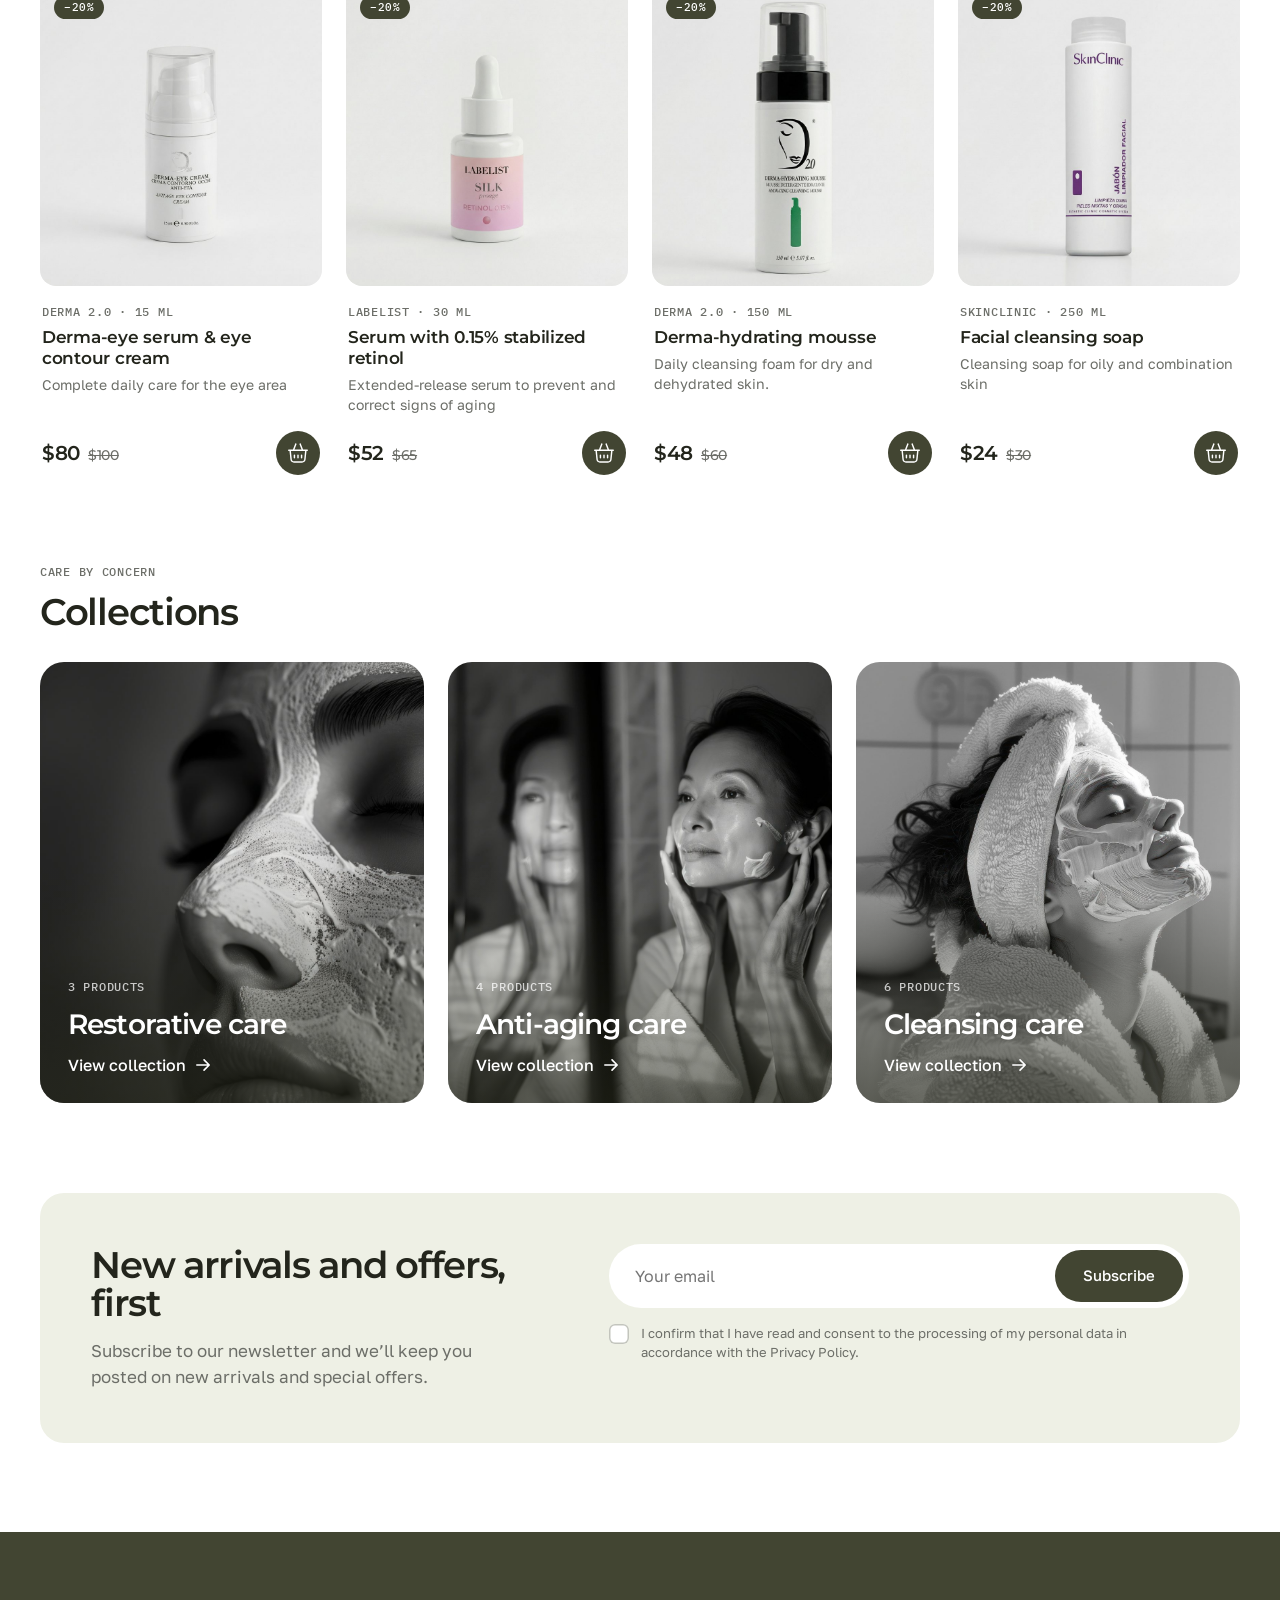
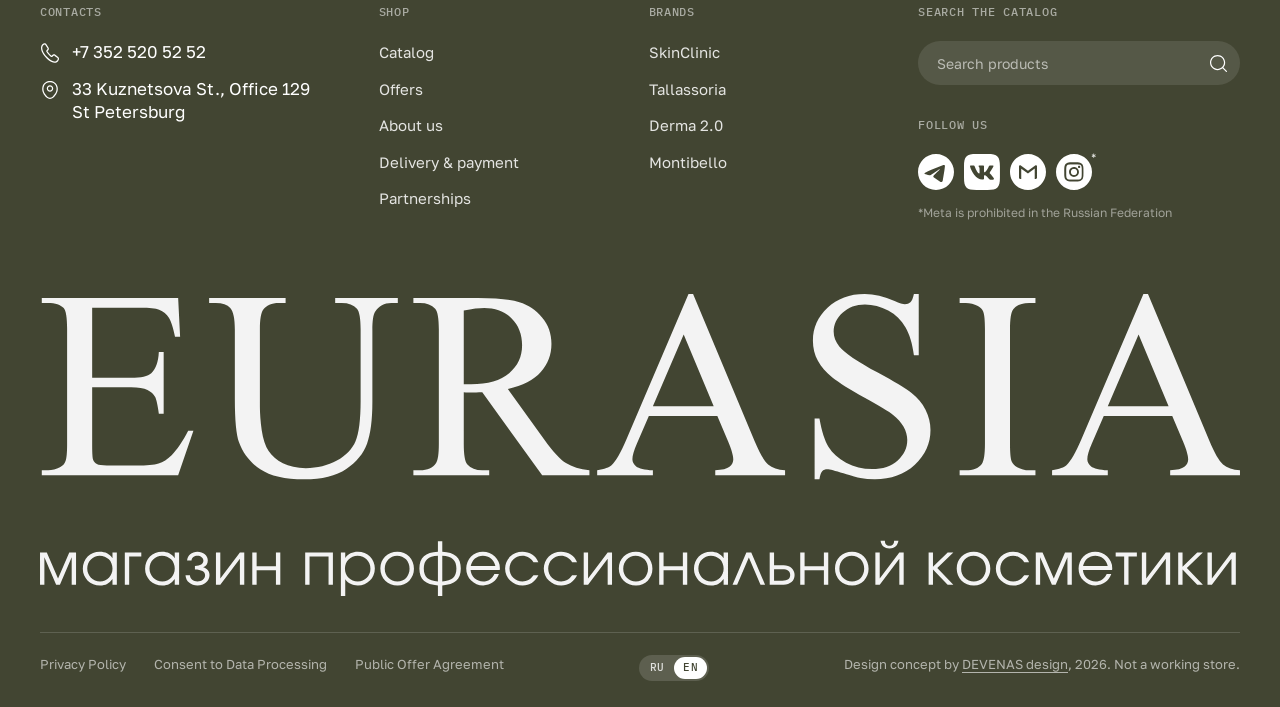
==== commit dcedf6d8: "Add Russian version of the site with ruble prices and global RU/EN switch Full RU translation (UI, p" ====
--- a/index.html
+++ b/index.html
@@ -11,7 +11,7 @@
   <link rel="preconnect" href="https://fonts.googleapis.com">
   <link rel="preconnect" href="https://fonts.gstatic.com" crossorigin>
   <link href="https://fonts.googleapis.com/css2?family=Golos+Text:wght@400;500;600&family=IBM+Plex+Mono:wght@400;500&family=Montserrat:wght@500;600;700&display=swap" rel="stylesheet">
-  <link rel="stylesheet" href="css/style.css?v=20260919d">
+  <link rel="stylesheet" href="css/style.css?v=20261012">
 </head>
 <body data-page="home">
   <header id="site-header"></header>
@@ -39,7 +39,7 @@
                 <h2 class="hero-card__title"><a href="product.html?id=ferulast">Ferulast serum photoaging</a></h2>
               </div>
               <div class="hero-card__row">
-                <p class="price"><span class="price__now">$79</span></p>
+                <p class="price"><span class="price__now" data-price="ferulast">$79</span></p>
                 <button class="card__add" type="button" data-add="ferulast" aria-label="Add Ferulast serum to cart"><img src="assets/icons/cart-white.svg" alt=""></button>
               </div>
             </div>
@@ -100,7 +100,8 @@
     <section id="subscribe" aria-label="Newsletter"></section>
   </main>
   <footer id="site-footer"></footer>
-  <script src="js/data.js?v=20260919d"></script>
-  <script src="js/app.js?v=20260919d"></script>
+  <script src="js/i18n.js?v=20261012"></script>
+  <script src="js/data.js?v=20261012"></script>
+  <script src="js/app.js?v=20261012"></script>
 </body>
 </html>
--- a/css/style.css
+++ b/css/style.css
@@ -1310,3 +1310,10 @@
   .modal--concept { padding: 28px 22px; }
   .concept__actions .btn { flex: 1 1 100%; }
 }
+
+/* ---------- Language switch placement, long Russian toasts ---------- */
+.lang-switch--menu { align-self: flex-start; }
+.toast { width: max-content; max-width: min(560px, calc(100vw - 32px)); }
+@media (max-width: 767px) {
+  .toast { width: auto; max-width: none; }
+}
